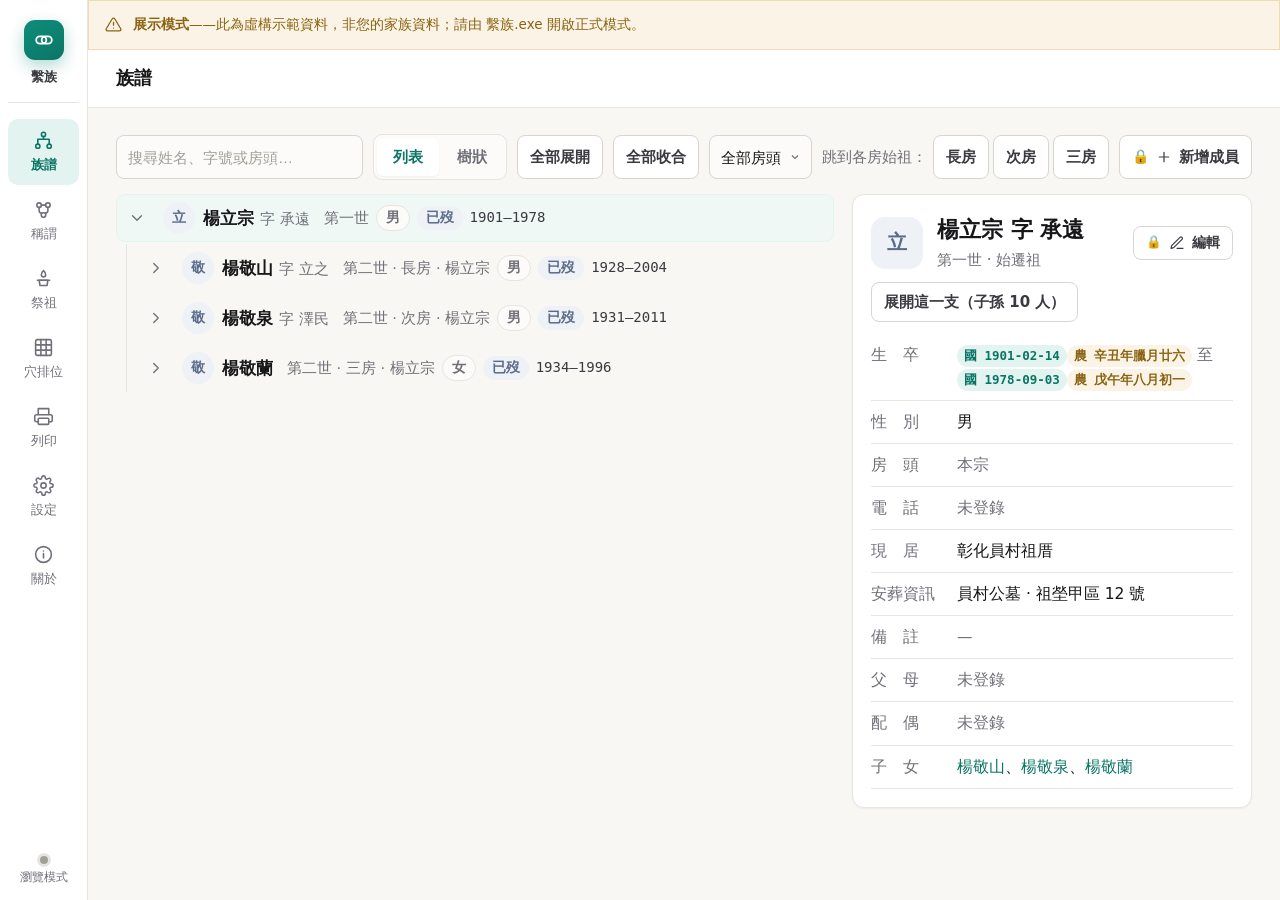
==== webview/index.html @ 2497ae28 "繫族 KinLink v0.2.5 Co-Authored-By: Claude Opus 5.5 <noreply@anthropic.com>" ====
<!DOCTYPE html>
<html lang="zh-Hant" data-edit="off">
<head>
  <meta charset="UTF-8">
  <meta name="viewport" content="width=device-width, initial-scale=1.0">
  <title>繫族 KinLink</title>
  <!-- 本系統離線運作，不連任何外部資源：字型一律用系統既有字族（見 app.css --font-*）。
       （原本連 Google Fonts CDN，在無網路的隨身碟情境只會拖慢啟動並靜默退化。） -->
  <link rel="stylesheet" href="css/app.css">
</head>
<body>
  <div class="app">
    <aside class="sidebar">
      <div class="brand">
        <div class="logo">
          <svg viewBox="0 0 24 24" fill="none" stroke="currentColor" stroke-width="2" stroke-linecap="round" stroke-linejoin="round"><rect x="3.5" y="8" width="11" height="8" rx="4"/><rect x="9.5" y="8" width="11" height="8" rx="4"/></svg>
        </div>
        <div class="name">繫族</div>
      </div>

      <nav class="nav">
        <button type="button" class="nav-item active" data-view="tree">
          <svg viewBox="0 0 24 24" fill="none" stroke="currentColor" stroke-width="1.8" stroke-linecap="round" stroke-linejoin="round"><circle cx="12" cy="5" r="2.4"/><circle cx="5.5" cy="18.5" r="2.4"/><circle cx="18.5" cy="18.5" r="2.4"/><path d="M12 7.4v3.2M12 10.6H5.5v5.5M12 10.6h6.5v5.5"/></svg>
          <span class="lbl">族譜</span>
        </button>
        <button type="button" class="nav-item" data-view="kin">
          <svg viewBox="0 0 24 24" fill="none" stroke="currentColor" stroke-width="1.8" stroke-linecap="round" stroke-linejoin="round"><circle cx="7" cy="7" r="2.6"/><circle cx="17" cy="7" r="2.6"/><path d="M9.5 7h5"/><path d="M7 9.6V13a3 3 0 0 0 3 3h0"/><path d="M17 9.6V13a3 3 0 0 1-3 3h0"/><circle cx="12" cy="18.4" r="2.6"/></svg>
          <span class="lbl">稱謂</span>
        </button>
        <button type="button" class="nav-item" data-view="ritual">
          <svg viewBox="0 0 24 24" fill="none" stroke="currentColor" stroke-width="1.8" stroke-linecap="round" stroke-linejoin="round"><path d="M12 3c1.6 1.4 2.5 3 2.5 4.6 0 1.6-1.1 2.6-2.5 2.6S9.5 9.2 9.5 7.6C9.5 6 10.4 4.4 12 3z"/><path d="M7 14h10l-1 6H8l-1-6z"/><path d="M5 14h14"/></svg>
          <span class="lbl">祭祖</span>
        </button>
        <button type="button" class="nav-item" data-view="tomb">
          <svg viewBox="0 0 24 24" fill="none" stroke="currentColor" stroke-width="1.8" stroke-linecap="round" stroke-linejoin="round"><rect x="3" y="3" width="18" height="18" rx="2"/><path d="M3 9h18M3 15h18M9 3v18M15 3v18"/></svg>
          <span class="lbl">穴排位</span>
        </button>
        <button type="button" class="nav-item" data-view="print">
          <svg viewBox="0 0 24 24" fill="none" stroke="currentColor" stroke-width="1.8" stroke-linecap="round" stroke-linejoin="round"><path d="M6 9V3h12v6"/><path d="M6 18H4a2 2 0 0 1-2-2v-4a2 2 0 0 1 2-2h16a2 2 0 0 1 2 2v4a2 2 0 0 1-2 2h-2"/><rect x="6" y="14" width="12" height="7" rx="1"/></svg>
          <span class="lbl">列印</span>
        </button>
        <button type="button" class="nav-item" data-view="settings">
          <svg viewBox="0 0 24 24" fill="none" stroke="currentColor" stroke-width="1.8" stroke-linecap="round" stroke-linejoin="round"><circle cx="12" cy="12" r="3"/><path d="M19.4 15a1.65 1.65 0 0 0 .33 1.82l.06.06a2 2 0 1 1-2.83 2.83l-.06-.06a1.65 1.65 0 0 0-1.82-.33 1.65 1.65 0 0 0-1 1.51V21a2 2 0 0 1-4 0v-.09A1.65 1.65 0 0 0 9 19.4a1.65 1.65 0 0 0-1.82.33l-.06.06a2 2 0 1 1-2.83-2.83l.06-.06a1.65 1.65 0 0 0 .33-1.82 1.65 1.65 0 0 0-1.51-1H3a2 2 0 0 1 0-4h.09A1.65 1.65 0 0 0 4.6 9a1.65 1.65 0 0 0-.33-1.82l-.06-.06a2 2 0 1 1 2.83-2.83l.06.06a1.65 1.65 0 0 0 1.82.33H9a1.65 1.65 0 0 0 1-1.51V3a2 2 0 0 1 4 0v.09a1.65 1.65 0 0 0 1 1.51 1.65 1.65 0 0 0 1.82-.33l.06-.06a2 2 0 1 1 2.83 2.83l-.06.06a1.65 1.65 0 0 0-.33 1.82V9a1.65 1.65 0 0 0 1.51 1H21a2 2 0 0 1 0 4h-.09a1.65 1.65 0 0 0-1.51 1z"/></svg>
          <span class="lbl">設定</span>
        </button>
        <button type="button" class="nav-item" data-view="about">
          <svg viewBox="0 0 24 24" fill="none" stroke="currentColor" stroke-width="1.8" stroke-linecap="round" stroke-linejoin="round"><circle cx="12" cy="12" r="9"/><path d="M12 11v5"/><path d="M12 8h.01"/></svg>
          <span class="lbl">關於</span>
        </button>
      </nav>

      <div class="side-foot">
        <div class="lock-state" id="lock-state">
          <span class="dot"></span>
          <span class="lock-state-txt">瀏覽模式</span>
        </div>
      </div>
    </aside>

    <div class="main">
      <header class="topbar">
        <h1 id="view-title">族譜</h1>
        <div class="ctx" id="view-ctx"></div>
      </header>

      <!-- 編輯模式常駐狀態列：解鎖後才顯示，與瀏覽模式明確區隔，避免誤改而不自覺 -->
      <div class="editbar edit-only" id="edit-bar">
        <svg viewBox="0 0 24 24" fill="none" stroke="currentColor" stroke-width="2" stroke-linecap="round" stroke-linejoin="round"><path d="M12 20h9"/><path d="M16.5 3.5a2.1 2.1 0 0 1 3 3L7 19l-4 1 1-4Z"/></svg>
        <span><b>編輯模式進行中</b>　資料會即時存檔；完成後請鎖定，避免誤改。</span>
        <span id="edit-bar-scope" class="chip chip-muted" hidden></span>
        <div class="sp"></div>
        <button class="btn btn-sm btn-ghost" id="edit-bar-lock" type="button">完成，鎖定</button>
      </div>

      <div class="view-host">
        <section class="view active" data-view="tree">
          <div class="tree-toolbar">
            <input id="tree-search" class="input search" type="search" placeholder="搜尋姓名、字號或房頭…" autocomplete="off">
            <div class="seg" id="tree-seg" role="tablist" aria-label="檢視切換">
              <button type="button" class="on" data-mode="list">列表</button>
              <button type="button" data-mode="diagram">樹狀</button>
            </div>
            <!-- 列表專用（切到樹狀圖時隱藏）：一次展開／收合整份列表（總幹事 2026-10-04 要的） -->
            <button type="button" id="tree-expand-all" class="btn btn-ghost btn-sm" data-listonly>全部展開</button>
            <button type="button" id="tree-collapse-all" class="btn btn-ghost btn-sm" data-listonly>全部收合</button>
            <!-- 房頭選項由 app.js 依 KinAPI.getSettings().branches 動態產生（不再硬編房名） -->
            <select id="tree-branch" class="select" aria-label="房頭篩選">
              <option value="">全部房頭</option>
            </select>
            <!-- 各房始祖快速跳轉：按鈕依「設定 → 房頭清單」產生（各家族通用，不寫死房名）；沒設房頭就不顯示 -->
            <div class="branch-jump" id="tree-branch-jump" role="group" aria-label="跳到各房始祖" hidden></div>
            <!-- 常駐可見：瀏覽模式弱化＋鎖形提示，點擊由 requireEdit 引導解鎖 -->
            <button type="button" id="tree-add" class="btn btn-primary btn-sm locked-hint">
              <svg viewBox="0 0 24 24" fill="none" stroke="currentColor" stroke-width="1.8" stroke-linecap="round" stroke-linejoin="round"><path d="M12 5v14M5 12h14"/></svg>
              新增成員
            </button>
          </div>

          <div class="tree-layout" id="tree-layout">
            <div class="tree" id="tree-list" role="tree" aria-label="族譜"></div>

            <!-- 樹狀圖檢視：與列表同一格位，由「列表／樹狀」seg 切換顯示
                 （手寫 SVG＋vanilla JS，離線可用；內容由 app.js 動態產生） -->
            <div class="tree-svg" id="tree-dg" hidden>
              <!-- 操作列放在 svg 外面：按鈕不會被拖曳判定吃掉；長輩不必知道「滾輪可以縮放」 -->
              <div class="dg-bar" id="tree-dg-bar">
                <div class="seg" id="tree-dg-mode" role="tablist" aria-label="樹狀圖檢視">
                  <button type="button" class="on" data-dgmode="overview">全族總覽</button>
                  <button type="button" data-dgmode="family">本支家系</button>
                </div>
                <div class="sp"></div>
                <button type="button" class="btn btn-ghost btn-sm" data-dg="out" aria-label="縮小">－ 縮小</button>
                <button type="button" class="btn btn-ghost btn-sm" data-dg="in" aria-label="放大">＋ 放大</button>
                <button type="button" class="btn btn-ghost btn-sm" data-dg="fit">回到預設大小</button>
                <button type="button" class="btn btn-ghost btn-sm" data-dg="all">看全貌</button>
                <button type="button" class="btn btn-ghost btn-sm" data-dg="find" disabled>找到選取的人</button>
              </div>
              <div class="dg-canvas">
                <svg id="tree-dg-svg" xmlns="http://www.w3.org/2000/svg" role="img" aria-label="族譜樹狀圖">
                  <g id="tree-dg-vp"></g>
                </svg>
              </div>
              <div class="tree-svg-legend" id="tree-dg-legend"></div>
            </div>

            <div class="card">
              <div class="member-detail" id="tree-detail">
                <div class="md-head">
                  <div class="ava" id="tree-md-ava"></div>
                  <div class="who">
                    <div class="nm" id="tree-md-nm">—</div>
                    <div class="sub" id="tree-md-sub">請在族譜中點選一位成員</div>
                  </div>
                  <!-- 常駐可見：未選人時 disabled；瀏覽模式點擊由 requireEdit 引導解鎖後開表單 -->
                  <button type="button" id="tree-md-edit" class="btn btn-ghost btn-sm locked-hint" style="margin-left:auto" disabled>
                    <svg viewBox="0 0 24 24" fill="none" stroke="currentColor" stroke-width="1.8" stroke-linecap="round" stroke-linejoin="round"><path d="M12 20h9"/><path d="M16.5 3.5a2.1 2.1 0 0 1 3 3L7 19l-4 1 1-4Z"/></svg>
                    編輯
                  </button>
                </div>
                <!-- 選了有子孫的人才出現：把他底下的子孫一次展開（列表、樹狀圖都可用） -->
                <div class="md-actions"><button type="button" id="tree-md-expand" class="btn btn-ghost btn-sm" hidden>展開這一支</button></div>
                <div class="md-grid" id="tree-md-grid"></div>
              </div>
            </div>
          </div>
        </section>

        <section class="view" data-view="kin">
          <div class="sec-title">稱謂計算器</div>

          <div class="banner banner-info" style="margin-bottom:14px;">
            <svg viewBox="0 0 24 24" fill="none" stroke="currentColor" stroke-width="1.8" stroke-linecap="round" stroke-linejoin="round"><circle cx="12" cy="12" r="9"/><path d="M12 11v5"/><path d="M12 8h.01"/></svg>
            <span>選擇「主體」與「目標」兩位族人，計算出彼此互稱的稱謂與親屬關係鏈。資料取自目前的族譜。</span>
          </div>

          <div class="card">
            <div class="kin-pick">
              <div class="who-pick">
                <div class="lbl">主體（你）</div>
                <div id="kin-a"></div>
              </div>

              <button class="kin-swap" id="kin-swap" type="button" title="對調主體／目標" aria-label="對調主體與目標">
                <svg viewBox="0 0 24 24" fill="none" stroke="currentColor" stroke-width="1.8" stroke-linecap="round" stroke-linejoin="round"><path d="M7 4 4 7l3 3"/><path d="M4 7h13a3 3 0 0 1 3 3v0"/><path d="m17 20 3-3-3-3"/><path d="M20 17H7a3 3 0 0 1-3-3v0"/></svg>
              </button>

              <div class="who-pick">
                <div class="lbl">目標（對方）</div>
                <div id="kin-b"></div>
              </div>
            </div>

            <div class="controls" style="margin-bottom:0;">
              <div class="sp"></div>
              <button class="btn btn-primary" id="kin-calc" type="button">
                <svg viewBox="0 0 24 24" fill="none" stroke="currentColor" stroke-width="1.8" stroke-linecap="round" stroke-linejoin="round"><rect x="4" y="3" width="16" height="18" rx="2"/><path d="M8 7h8"/><path d="M8 11h2M12 11h2M16 11h.01"/><path d="M8 15h2M12 15h2M16 15h.01"/></svg>
                計算稱謂
              </button>
            </div>

            <div class="kin-result" id="kin-result">
              <div class="kin-card">
                <div class="dir">你稱對方</div>
                <div class="term" id="kin-term-a">—</div>
              </div>
              <div class="kin-card">
                <div class="dir">對方稱你</div>
                <div class="term" id="kin-term-b">—</div>
              </div>
              <div class="kin-path" id="kin-path">請選擇兩位族人後計算。</div>
            </div>
          </div>
        </section>

        <section class="view" data-view="ritual">
          <div class="sec-title">祭祖活動</div>

          <!-- 「新增祭祖活動」常駐可見（requireEdit 引導解鎖）；「編輯模式」chip 仍僅編輯模式顯示 -->
          <div class="controls" style="margin-top:0">
            <span class="chip chip-muted edit-only">編輯模式</span>
            <div class="sp"></div>
            <button class="btn btn-primary btn-sm locked-hint" id="ritual-add" type="button">
              <svg viewBox="0 0 24 24" fill="none" stroke="currentColor" stroke-width="1.8" stroke-linecap="round" stroke-linejoin="round"><path d="M12 5v14"/><path d="M5 12h14"/></svg>
              新增祭祖活動
            </button>
          </div>

          <div id="ritual-events"></div>

          <!-- 編輯模式才顯示：活動新增／編輯表單 -->
          <div class="card edit-only" id="ritual-editor" hidden style="margin-top:14px">
            <div class="sec-title" id="ritual-editor-title" style="margin-top:0">新增祭祖活動</div>

            <div class="field">
              <div class="lbl" style="font-size:12px;color:var(--ink-2);margin-bottom:6px">活動名稱</div>
              <input class="input" id="ritual-f-name" type="text" placeholder="例：清明掃墓・祖塋">
            </div>

            <!-- 曆法排在日期之前：先決定用哪種曆，日期欄才會換成對應的輸入方式 -->
            <div class="field">
              <div class="lbl" style="font-size:12px;color:var(--ink-2);margin-bottom:6px">曆法</div>
              <div class="seg" id="ritual-f-cal" role="group" aria-label="曆法">
                <button type="button" data-cal="SOLAR" class="on">國曆</button>
                <button type="button" data-cal="LUNAR">農曆</button>
              </div>
            </div>

            <div class="field">
              <div class="lbl" style="font-size:12px;color:var(--ink-2);margin-bottom:6px">日期</div>
              <!-- 國曆走瀏覽器原生月曆；農曆走年＋月／日下拉（原生月曆是國曆，選農曆時不能用） -->
              <input class="input" id="ritual-f-date" type="date">
              <div class="hint-lunar" id="ritual-f-solar-lunar"></div>
              <div id="ritual-f-lunar" hidden style="display:flex;gap:8px;align-items:center;flex-wrap:wrap">
                <input class="input" id="ritual-f-ly" type="number" min="1900" max="2099" step="1" placeholder="年（西元）" style="width:130px">
                <select class="select" id="ritual-f-lm" aria-label="農曆月"></select>
                <select class="select" id="ritual-f-ld" aria-label="農曆日"></select>
                <span id="ritual-f-lhint" style="font-size:12px;color:var(--muted)"></span>
              </div>
            </div>

            <div class="field">
              <div class="lbl" style="font-size:12px;color:var(--ink-2);margin-bottom:6px">祭祀先人（選填）</div>
              <div id="ritual-f-deceased"></div>
              <div style="font-size:11.5px;color:var(--faint);margin-top:4px">
                填了之後，通函受文者會寫「○○後裔族親」，訊息模板的 {裔稱} 也才算得出「裔孫／裔孫女」等稱謂；留空＝合祭，一律稱「全體族親／宗親」。
              </div>
            </div>

            <div class="field">
              <div class="lbl" style="font-size:12px;color:var(--ink-2);margin-bottom:6px">集合地點</div>
              <input class="input" id="ritual-f-location" type="text" placeholder="例：松柏嶺墓園正門牌坊">
            </div>

            <div class="field">
              <div class="lbl" style="font-size:12px;color:var(--ink-2);margin-bottom:6px">備註</div>
              <input class="input" id="ritual-f-note" type="text" placeholder="例：請攜帶清香、鮮花與供果">
            </div>

            <div class="field">
              <div class="lbl" style="font-size:12px;color:var(--ink-2);margin-bottom:6px">通函說明（一行一條，列印自動編「一、二、…」；行首空一格＝子項：縮排不佔編號）</div>
              <textarea class="input" id="ritual-f-letter" style="min-height:96px;resize:vertical" placeholder="例：&#10;時　間：○月○日（星期○）上午九時整。&#10;地　點：祖塋牌坊前，請自備交通工具。&#10;餐會地點：○○餐廳。&#10;　餐會報名：請向總幹事報名（行首空一格＝子項）。"></textarea>
            </div>

            <div class="controls" style="margin-bottom:0">
              <button class="btn btn-primary btn-sm" id="ritual-f-save" type="button">
                <svg viewBox="0 0 24 24" fill="none" stroke="currentColor" stroke-width="1.8" stroke-linecap="round" stroke-linejoin="round"><path d="M19 21H5a2 2 0 0 1-2-2V5a2 2 0 0 1 2-2h11l5 5v11a2 2 0 0 1-2 2Z"/><path d="M17 21v-8H7v8"/><path d="M7 3v5h8"/></svg>
                儲存活動
              </button>
              <button class="btn btn-ghost btn-sm" id="ritual-f-cancel" type="button">取消</button>
            </div>
          </div>

          <div class="sec-title">訊息通知作業台（逐人訊息／名單匯出；紙本寄送請用活動卡「列印通知單」）</div>

          <div class="card">
            <div class="controls">
              <div class="who-pick" style="flex:1;min-width:200px">
                <div class="lbl" style="font-size:11.5px;color:var(--muted);margin-bottom:6px">祭祖活動</div>
                <select class="select" id="ritual-event" style="width:100%"></select>
              </div>
              <div class="who-pick" style="min-width:250px">
                <div class="lbl" style="font-size:11.5px;color:var(--muted);margin-bottom:6px">通知範圍</div>
                <div class="seg" id="ritual-scope">
                  <button type="button" class="on" data-scope="all">全族在世</button>
                  <button type="button" data-scope="branch">某房</button>
                  <button type="button" data-scope="custom">自訂名單</button>
                </div>
              </div>
              <div class="who-pick" id="ritual-branch-wrap" style="min-width:130px" hidden>
                <div class="lbl" style="font-size:11.5px;color:var(--muted);margin-bottom:6px">房頭</div>
                <!-- 選項由 app.js 的 KinBranches 依 settings.branches 填入；第一個空值選項保留 -->
                <select class="select" id="ritual-scope-branch" style="width:100%">
                  <option value="">請選擇房頭</option>
                </select>
              </div>
              <button class="btn btn-primary" id="ritual-gen" style="align-self:flex-end">
                <svg viewBox="0 0 24 24" fill="none" stroke="currentColor" stroke-width="1.8" stroke-linecap="round" stroke-linejoin="round"><rect x="3" y="4" width="18" height="16" rx="2"/><path d="M7 9h10M7 13h10M7 17h6"/></svg>
                產生通知清單
              </button>
            </div>

            <div id="ritual-custom-wrap" hidden style="margin-top:4px">
              <div class="lbl" style="font-size:11.5px;color:var(--muted);margin-bottom:6px">搜尋加入收件人（可多位）</div>
              <div id="ritual-scope-pick"></div>
              <div id="ritual-scope-chips" style="margin-top:8px;display:flex;flex-wrap:wrap;gap:6px"></div>
            </div>

            <div class="edit-only" style="margin-top:12px">
              <div class="hint-head" style="margin:0 0 6px">
                <div class="l"><span class="t" style="font-size:13px;font-weight:600">訊息模板</span>
                <span class="d" id="ritual-tpl-vars" style="font-size:11.5px;color:var(--faint)">佔位符：{姓名} {活動} {國曆} {農曆} {地點} {備註}</span></div>
                <button class="btn btn-ghost btn-sm" id="ritual-tpl-save" type="button">儲存模板</button>
              </div>
              <textarea class="input" id="ritual-tpl" style="min-height:84px;resize:vertical"></textarea>
            </div>

            <div class="banner banner-info" id="ritual-hint" style="margin-top:12px">
              <svg viewBox="0 0 24 24" fill="none" stroke="currentColor" stroke-width="1.8" stroke-linecap="round" stroke-linejoin="round"><circle cx="12" cy="12" r="9"/><path d="M12 11v5"/><path d="M12 8h.01"/></svg>
              <span>選活動與範圍後「產生通知清單」：每位收件人一則個別化訊息，可逐一複製、全部複製，或匯出名單交由各房轉傳。</span>
            </div>

            <div class="controls">
              <button class="btn btn-primary" id="ritual-copy-all" disabled>
                <svg viewBox="0 0 24 24" fill="none" stroke="currentColor" stroke-width="1.8" stroke-linecap="round" stroke-linejoin="round"><rect x="9" y="9" width="12" height="12" rx="2"/><path d="M5 15V5a2 2 0 0 1 2-2h10"/></svg>
                複製全部
              </button>
              <button class="btn btn-ghost" id="ritual-csv" disabled>
                <svg viewBox="0 0 24 24" fill="none" stroke="currentColor" stroke-width="1.8" stroke-linecap="round" stroke-linejoin="round"><path d="M4 4h11l5 5v11a1 1 0 0 1-1 1H4a1 1 0 0 1-1-1V5a1 1 0 0 1 1-1z"/><path d="M12 9v8"/><path d="M8.5 13.5 12 17l3.5-3.5"/></svg>
                匯出名單 CSV
              </button>
              <!-- 紙本通知名單（一支一份，選家長）請走「列印」頁；此作業台專責逐人訊息與名單匯出 -->
              <div class="sp"></div>
              <span class="chip chip-muted" id="ritual-count">0 位</span>
            </div>

            <table class="ntc-table" id="ritual-list-table" hidden>
              <thead><tr><th style="width:120px">姓名</th><th style="width:150px">電話</th><th>個別化訊息</th><th style="width:64px">操作</th></tr></thead>
              <tbody id="ritual-list"></tbody>
            </table>
          </div>
        </section>

        <section class="view" data-view="tomb">
          <div class="sec-title">穴排位（場地格線）</div>

          <div class="banner banner-info">
            <svg viewBox="0 0 24 24" fill="none" stroke="currentColor" stroke-width="1.8" stroke-linecap="round" stroke-linejoin="round"><circle cx="12" cy="12" r="9"/><path d="M12 11v5"/><path d="M12 7.5h.01"/></svg>
            <div>一個場地＝一張要印的格子表。先選版型（方格、面板、階梯）並設定大小，再點格子把族親放進去；<b>格子怎麼畫，印出來就怎麼樣</b>，程式不替你決定誰該在哪一格。葬在場地外的族親不用進格子——在成員表單填「安葬地點／穴位編號」即可。</div>
          </div>

          <div class="controls" style="margin-top:0">
            <select id="tomb-site-sel" class="select" aria-label="選擇穴排位場地" style="min-width:260px"></select>
            <button class="btn btn-sm" id="tomb-print" type="button">列印此場地</button>
            <button class="btn btn-sm" id="tomb-print-all" type="button">列印全部</button>
            <div class="sp"></div>
            <span class="chip chip-muted edit-only">編輯模式</span>
            <button class="btn btn-primary btn-sm locked-hint" id="tomb-add" type="button">
              <svg viewBox="0 0 24 24" fill="none" stroke="currentColor" stroke-width="1.8" stroke-linecap="round" stroke-linejoin="round"><path d="M12 5v14"/><path d="M5 12h14"/></svg>
              新增場地
            </button>
          </div>

          <div class="card" id="tomb-editor" hidden style="margin-top:14px">
            <div class="mform-2col">
              <div class="field">
                <div class="lbl">場地名稱（也是分頁名）</div>
                <input class="input" id="tomb-f-name" type="text" placeholder="例：示範墓園・1985年入穴" autocomplete="off">
              </div>
              <div class="field">
                <div class="lbl">列印抬頭</div>
                <input class="input" id="tomb-f-title" type="text" placeholder="例：○氏高祖墳墓穴排位圖" autocomplete="off">
              </div>
              <div class="field">
                <div class="lbl">副標（入穴日／門號）</div>
                <input class="input" id="tomb-f-subtitle" type="text" placeholder="例：農曆 73年12月13日／西元 1985/02/02（入穴）　37門" autocomplete="off">
              </div>
              <div class="field">
                <div class="lbl">頁尾（地址）</div>
                <input class="input" id="tomb-f-footer" type="text" placeholder="例：地址：○○市○○里○○路一段1號（後面）" autocomplete="off">
              </div>
              <div class="field">
                <div class="lbl">列數（1–60）</div>
                <input class="input" id="tomb-f-rows" type="number" min="1" max="60" inputmode="numeric">
              </div>
              <div class="field">
                <div class="lbl">欄數（1–60）</div>
                <input class="input" id="tomb-f-cols" type="number" min="1" max="60" inputmode="numeric">
              </div>
              <div class="field">
                <div class="lbl">版型</div>
                <select class="select" id="tomb-f-layout" aria-label="穴排位版型">
                  <option value="grid">方格（列標籤在左）</option>
                  <option value="panels">面板（幾塊紅框並排，每格上方小字寫世代）</option>
                  <option value="steps">階梯（主牌位：一層比一層寬，由右往左直書）</option>
                </select>
              </div>
              <div class="field" id="tomb-f-pcols-wrap" hidden>
                <div class="lbl">每塊欄數</div>
                <input class="input" id="tomb-f-pcols" type="number" min="1" max="20" inputmode="numeric">
              </div>
              <div class="field" id="tomb-f-shape-wrap" hidden style="grid-column:1/-1">
                <div class="lbl" id="tomb-f-shape-lbl">各塊列數</div>
                <input class="input" id="tomb-f-shape" type="text" autocomplete="off">
              </div>
              <div class="field" style="grid-column:1/-1">
                <div class="lbl">列標籤（逗號分隔，例：第11世,第12世,第13世；留空自動「第N列」。改列數／欄數／標籤時格子會即時重畫）</div>
                <input class="input" id="tomb-f-labels" type="text" autocomplete="off">
              </div>
            </div>
            <div class="controls">
              <!-- 「套用尺寸／標籤」鈕已移除（2026-09-09）：列數／欄數／列標籤改成邊打邊即時重畫，
                   留著會讓人以為非按不可。app.js 仍保留 if(btnApply) 的綁定，舊版畫面不會壞。 -->
              <button class="btn btn-sm" id="tomb-export" type="button">匯出 CSV</button>
              <label class="btn btn-sm edit-only" for="tomb-import-file" style="cursor:pointer">匯入 CSV（覆寫）</label>
              <input id="tomb-import-file" type="file" accept=".csv,text/csv" hidden>
              <div class="sp"></div>
              <button class="btn btn-danger btn-sm edit-only" id="tomb-delete" type="button">刪除場地</button>
              <button class="btn btn-primary btn-sm edit-only" id="tomb-save" type="button">儲存</button>
            </div>
            <div id="tomb-grid-wrap" style="overflow:auto;margin-top:10px"></div>
            <div class="d" style="margin-top:8px">點格子：選族親或打自由文字（走道、神位、外姓）；藍底＝已指到族親，印出時自動套「字號　姓公／名　姓氏」。改完記得按「儲存」。</div>
          </div>

          <!-- 格子編輯小視窗 -->
          <div class="modal-mask" id="tomb-cell-mask" hidden>
            <div class="modal" role="dialog" aria-modal="true" aria-labelledby="tomb-cell-title">
              <h3 id="tomb-cell-title">格子</h3>
              <div class="field">
                <div class="lbl">族親（可留空）</div>
                <div id="tomb-cell-pick"></div>
              </div>
              <div class="field">
                <div class="lbl">上方小字（例：十五世；面板印在名字上方，階梯相鄰同字合成世代橫條；可留空）</div>
                <input class="input" id="tomb-cell-top" type="text" autocomplete="off">
              </div>
              <div class="field">
                <div class="lbl">顯示文字（留空＝自動稱呼；也可填走道、神位、外姓）</div>
                <input class="input" id="tomb-cell-text" type="text" autocomplete="off">
              </div>
              <div class="controls">
                <button class="btn btn-sm" id="tomb-cell-clear" type="button">清空此格</button>
                <div class="sp"></div>
                <button class="btn btn-sm" id="tomb-cell-cancel" type="button">取消</button>
                <button class="btn btn-primary btn-sm" id="tomb-cell-ok" type="button">確定</button>
              </div>
            </div>
          </div>
        </section>

        <section class="view" data-view="print">
          <div class="sec-title">掃墓祭祖寄送（年度作業）</div>

          <div class="banner banner-info">
            <svg viewBox="0 0 24 24" fill="none" stroke="currentColor" stroke-width="1.8" stroke-linecap="round" stroke-linejoin="round"><circle cx="12" cy="12" r="9"/><path d="M12 11v5"/><path d="M12 7.5h.01"/></svg>
            <div>年度動線：祭祖頁建好活動 → 這裡印「掃墓通知單」雙面合併寄出；名冊與信封片頭在旁備用。開啟列印頁後按上方「列印 / 另存 PDF」。此功能需以正式模式（本機伺服器）開啟。</div>
          </div>

          <div class="print-grid" id="print-data-grid">
            <div class="doc-card">
              <div class="ic">
                <svg viewBox="0 0 24 24" fill="none" stroke="currentColor" stroke-width="1.8" stroke-linecap="round" stroke-linejoin="round"><path d="M5 3h9l5 5v13a1 1 0 0 1-1 1H5a1 1 0 0 1-1-1V4a1 1 0 0 1 1-1Z"/><path d="M14 3v5h5"/><path d="M8 13h8"/><path d="M8 17h6"/></svg>
              </div>
              <div class="nm">掃墓通知單</div>
              <div class="ds">年度寄送成品：每位收件人兩頁——正面寄件資訊（郵遞區號＋地址＋姓名編號）、背面掃墓通函。雙面列印後對摺即可寄。內文取自活動的「通函說明」；單張校對選「僅內容」。</div>
              <div class="print-src">
                <select id="print-letter-event" class="select" aria-label="掃墓通知單祭祖活動">
                  <option value="">選擇祭祖活動…</option>
                </select>
                <select id="print-letter-mail" class="select" aria-label="掃墓通知單寄送範圍">
                  <option value="">僅內容（單張校對）</option>
                  <option value="all" selected>合併寄送・全部房頭</option>
                </select>
              </div>
              <button id="print-letter-btn" class="btn btn-primary btn-sm" type="button">開啟列印頁</button>
            </div>

            <div class="doc-card">
              <div class="ic">
                <svg viewBox="0 0 24 24" fill="none" stroke="currentColor" stroke-width="1.8" stroke-linecap="round" stroke-linejoin="round"><rect x="3" y="5" width="18" height="14" rx="2"/><path d="M3 7l9 6 9-6"/></svg>
              </div>
              <div class="nm">信封片頭</div>
              <div class="ds">在世且有郵遞區號或住址的族親產生信封收件區塊（女士/先生＋編號），依房頭與世代排序，可選單一房或全部。有勾「寄送對象」（戶長／代表）者只印勾選的人；全都沒勾才逐人印。</div>
              <div class="print-src">
                <select id="print-labels-branch" class="select" aria-label="信封片頭房頭">
                  <option value="">全部房頭</option>
                </select>
              </div>
              <button id="print-labels-btn" class="btn btn-primary btn-sm" type="button">開啟列印頁</button>
            </div>

            <div class="doc-card">
              <div class="ic">
                <svg viewBox="0 0 24 24" fill="none" stroke="currentColor" stroke-width="1.8" stroke-linecap="round" stroke-linejoin="round"><path d="M16 19a4 4 0 0 0-8 0"/><circle cx="12" cy="9" r="3"/><path d="M5 19a3 3 0 0 1 3-3"/><path d="M19 19a3 3 0 0 0-3-3"/><circle cx="5.5" cy="11" r="2"/><circle cx="18.5" cy="11" r="2"/></svg>
              </div>
              <div class="nm">通知名單</div>
              <div class="ds">一支一份（同傳統分檔）：選一位家長，上段列該支先人（含配偶、農曆生日），下段列在世子孫聯絡名冊（電話、住址），尾附空白列供現場補登。</div>
              <div class="print-src" id="print-roster-pick"></div>
              <button id="print-roster-btn" class="btn btn-primary btn-sm" type="button">開啟列印頁</button>
            </div>
          </div>

          <div class="sec-title">族譜與牌位</div>

          <div class="print-grid">
            <div class="doc-card">
              <div class="ic">
                <svg viewBox="0 0 24 24" fill="none" stroke="currentColor" stroke-width="1.8" stroke-linecap="round" stroke-linejoin="round"><rect x="9" y="3" width="6" height="4" rx="1"/><rect x="3" y="17" width="6" height="4" rx="1"/><rect x="15" y="17" width="6" height="4" rx="1"/><path d="M12 7v5"/><path d="M6 17v-2h12v2"/><path d="M12 12v3"/></svg>
              </div>
              <div class="nm">全家族表</div>
              <div class="ds">選擇一位家長，列出本人、配偶與子女（各接其配偶）；在世者附住址與電話。</div>
              <div class="print-src" id="print-family-pick"></div>
              <button id="print-family-btn" class="btn btn-primary btn-sm" type="button">開啟列印頁</button>
            </div>

            <div class="doc-card">
              <div class="ic">
                <svg viewBox="0 0 24 24" fill="none" stroke="currentColor" stroke-width="1.8" stroke-linecap="round" stroke-linejoin="round"><circle cx="12" cy="4.5" r="2"/><circle cx="12" cy="12" r="2"/><circle cx="12" cy="19.5" r="2"/><path d="M12 6.5v3.5"/><path d="M12 14v3.5"/><path d="M14 12h5"/><path d="M14 4.5h5"/></svg>
              </div>
              <div class="nm">直系族譜表</div>
              <div class="ds">選一位祖先：列出父母與全部子女，再接其中一位兒子的媳婦與內孫（同原本的「第N世某某直系族譜表」）。一位兒子一張，可選全部或只印其中一位。</div>
              <div class="print-src" id="print-lineage-pick"></div>
              <div class="print-src">
                <select id="print-lineage-child" class="select" aria-label="直系族譜表要接哪一位子女">
                  <option value="">全部兒子（每人一張）</option>
                </select>
              </div>
              <button id="print-lineage-btn" class="btn btn-primary btn-sm" type="button">開啟列印頁</button>
            </div>

            <div class="doc-card">
              <div class="ic">
                <svg viewBox="0 0 24 24" fill="none" stroke="currentColor" stroke-width="1.8" stroke-linecap="round" stroke-linejoin="round"><path d="M8 3h8a1 1 0 0 1 1 1v15l-5-2.5L7 19V4a1 1 0 0 1 1-1Z"/><path d="M12 7v6"/><path d="M9.5 9.5h5"/></svg>
              </div>
              <div class="nm">牌位姓名表</div>
              <div class="ds">已歿先人依房頭與世代排序的牌位姓名清冊（外姻標媳／女婿），可選單一房或全部。</div>
              <div class="print-src">
                <select id="print-tablet-branch" class="select" aria-label="牌位姓名表房頭">
                  <option value="">全部房頭</option>
                </select>
              </div>
              <button id="print-tablet-btn" class="btn btn-primary btn-sm" type="button">開啟列印頁</button>
            </div>
          </div>

          <div class="sec-title">會務文件</div>

          <div class="print-grid">
            <div class="doc-card">
              <div class="ic">
                <svg viewBox="0 0 24 24" fill="none" stroke="currentColor" stroke-width="1.8" stroke-linecap="round" stroke-linejoin="round"><rect x="3" y="3" width="18" height="18" rx="2"/><path d="M3 9h18M3 15h18M9 3v18M15 3v18"/></svg>
              </div>
              <div class="nm">穴排位圖</div>
              <div class="ds">依「穴排位」頁畫好的格子表橫向列印：列標籤直書、格子自動套「字號　姓公／名　姓氏」。可選單一場地，或全部（每個場地一頁）。</div>
              <div class="print-src">
                <select id="print-tomb-site" class="select" aria-label="穴排位場地">
                  <option value="all">全部場地（每場地一頁）</option>
                </select>
              </div>
              <button id="print-tomb-btn" class="btn btn-primary btn-sm" type="button">開啟列印頁</button>
            </div>

            <div class="doc-card">
              <div class="ic">
                <svg viewBox="0 0 24 24" fill="none" stroke="currentColor" stroke-width="1.8" stroke-linecap="round" stroke-linejoin="round"><rect x="3" y="5" width="18" height="16" rx="2"/><path d="M8 3v4"/><path d="M16 3v4"/><path d="M3 10h18"/><path d="M8 15h5"/></svg>
              </div>
              <div class="nm">開會通知</div>
              <div class="ds">會員大會開會通知公文，抬頭取協會資料；事由、時間、地點先選「僅內容」點字擬好、按「儲存開會內容」（需先解鎖編輯），再選「合併寄送」出成品（正面寄件、背面通知）。</div>
              <div class="print-src">
                <select id="print-meeting-mail" class="select" aria-label="開會通知寄送範圍">
                  <option value="">僅內容（擬稿／公告）</option>
                  <option value="all">合併寄送・全部房頭</option>
                </select>
              </div>
              <button id="print-meeting-btn" class="btn btn-primary btn-sm" type="button">開啟列印頁</button>
            </div>

            <div class="doc-card">
              <div class="ic">
                <svg viewBox="0 0 24 24" fill="none" stroke="currentColor" stroke-width="1.8" stroke-linecap="round" stroke-linejoin="round"><path d="M14 3v4a1 1 0 0 0 1 1h4"/><path d="M17 21H7a2 2 0 0 1-2-2V5a2 2 0 0 1 2-2h7l5 5v11a2 2 0 0 1-2 2Z"/><path d="M9 15l2 2 4-4"/></svg>
              </div>
              <div class="nm">交接單（印出手寫）</div>
              <div class="ds">換人接手時填的一頁交接單：PIN、隨身碟與原始文件放哪、技術協力聯絡人。不帶任何族人資料，印出後以筆填寫。</div>
              <button id="print-handover-btn" class="btn btn-primary btn-sm" type="button">開啟列印頁</button>
            </div>
          </div>
        </section>

        <section class="view" data-view="settings">
          <div class="sec-title">編輯與安全</div>
          <div class="card">
            <div class="row">
              <div class="label">
                <div class="t">編輯鎖</div>
                <div class="d">設定 PIN 後，需解鎖才能修改族譜與祭祖資料</div>
              </div>
              <span id="settings-lockChip" class="chip chip-muted">瀏覽中</span>
              <button id="settings-lockBtn" class="btn btn-ghost btn-sm" type="button">
                <svg viewBox="0 0 24 24" fill="none" stroke="currentColor" stroke-width="1.8" stroke-linecap="round" stroke-linejoin="round"><rect x="3" y="11" width="18" height="11" rx="2"/><path d="M7 11V7a5 5 0 0 1 10 0v4"/></svg>
                設定／重設 PIN
              </button>
            </div>
          </div>

          <div class="sec-title">外觀</div>
          <div class="card">
            <div class="row">
              <div class="label">
                <div class="t">主題</div>
                <div class="d">淺色清爽編輯室風，或於夜間切換深色</div>
              </div>
              <div id="settings-themeSeg" class="seg" role="group" aria-label="主題">
                <button type="button" data-theme="light" class="on">淺色</button>
                <button type="button" data-theme="dark">深色</button>
                <button type="button" data-theme="system">跟隨系統</button>
              </div>
            </div>
            <div class="row">
              <div class="label">
                <div class="t">介面縮放</div>
                <div class="d">調整整體文字與元件大小（<span id="settings-zoomVal" class="mono">100%</span>）</div>
              </div>
              <input id="settings-zoom" class="slider" type="range" min="85" max="130" step="5" value="100" aria-label="介面縮放">
            </div>
          </div>

          <div class="sec-title">祭祖習俗</div>
          <div class="card">
            <div class="row">
              <div class="label">
                <div class="t">掃墓週期</div>
                <div class="d">記錄本家族的掃墓習俗（依籍貫傳統），供通函措辭與祭祖活動排期參考</div>
              </div>
              <select id="settings-sweepCycle" class="select" aria-label="掃墓週期">
                <option value="qingming">清明（活清明・閩南泉州裔）</option>
                <option value="sanrijie">三日節（古清明・漳州裔）</option>
                <option value="hakka">客家掛紙（年後至清明前）</option>
                <option value="winter">冬至（過冬紙・部分閩南潮汕）</option>
                <option value="custom">自訂日期</option>
              </select>
            </div>
            <div class="row" style="border-bottom:0">
              <div class="label">
                <div class="d" id="settings-sweepHint" style="line-height:1.7"></div>
              </div>
            </div>
          </div>

          <!-- 【已移除 2026-09-04】「選用功能（開源）」區：四個預留開關（掃墓提醒／忌日提醒／
               穴排位圖／成員照片）已逐一結案——穴排位圖做成常駐功能（左側「穴排位」頁），
               其餘三項總幹事決定不做。沒有任何開關留下，整區一併撤除；設定頁不留空框。 -->

          <div class="sec-title">房頭管理</div>
          <div class="card">
            <div class="row" style="align-items:flex-start">
              <div class="label">
                <div class="t">房頭（房份）</div>
                <div class="d">自訂本家族的房頭數量與名稱，供族譜篩選與編輯範圍使用。各家族不一定為三房，可自行增減；留空則不分房。點各房前的色塊可自訂樹狀圖配色。新增、刪除、改色都要先解鎖編輯模式。</div>
              </div>
              <div class="branch-mgr" id="settings-branches" style="flex:1;min-width:220px;max-width:420px">
                <div class="branch-list" id="settings-branchList"></div>
                <div class="controls" style="margin:10px 0 0">
                  <input id="settings-branchInput" class="input" type="text" placeholder="新增房頭名稱，例：長房" style="flex:1;min-width:140px" maxlength="20">
                  <!-- 常駐可見：瀏覽模式加鎖形提示，點擊由 requireEdit 引導解鎖（M-9） -->
                  <button id="settings-branchAdd" class="btn btn-ghost btn-sm locked-hint" type="button">
                    <svg viewBox="0 0 24 24" fill="none" stroke="currentColor" stroke-width="1.8" stroke-linecap="round" stroke-linejoin="round"><path d="M12 5v14M5 12h14"/></svg>
                    新增
                  </button>
                  <button id="settings-branchColorReset" class="btn btn-ghost btn-sm locked-hint" type="button" title="清除所有自訂顏色，回到預設六色">還原預設配色</button>
                </div>
              </div>
            </div>
          </div>

          <div class="sec-title edit-only">協會資料</div>
          <div class="card edit-only">
            <div class="row">
              <div class="label">
                <div class="t">協會（宗親會）基本資料</div>
                <div class="d">用於掃墓通函、信封片頭與各式列印抬頭；未填欄位於列印時自動留空。</div>
              </div>
            </div>
            <div class="row">
              <div class="label"><div class="t">協會全名</div></div>
              <input id="settings-orgName" class="input" type="text" placeholder="例：○○縣○氏宗親會" style="width:280px" autocomplete="off">
            </div>
            <div class="row">
              <div class="label"><div class="t">會址</div></div>
              <input id="settings-orgAddress" class="input" type="text" placeholder="例：○○縣○○鄉○○路○號" style="width:280px" autocomplete="off">
            </div>
            <div class="row">
              <div class="label"><div class="t">聯絡處（含郵遞區號）</div></div>
              <input id="settings-orgContactAddr" class="input" type="text" placeholder="例：260 ○○縣○○市○○街○號" style="width:280px" autocomplete="off">
            </div>
            <div class="row">
              <div class="label"><div class="t">理事長</div></div>
              <input id="settings-orgChair" class="input" type="text" placeholder="姓名" style="width:280px" autocomplete="off">
            </div>
            <div class="row">
              <div class="label"><div class="t">理事長電話</div></div>
              <input id="settings-orgChairPhone" class="input" type="text" placeholder="例：09xx-xxx-xxx" style="width:280px" autocomplete="off">
            </div>
            <div class="row">
              <div class="label"><div class="t">總幹事</div></div>
              <input id="settings-orgOfficer" class="input" type="text" placeholder="姓名" style="width:280px" autocomplete="off">
            </div>
            <div class="row">
              <div class="label"><div class="t">總幹事電話</div></div>
              <input id="settings-orgOfficerPhone" class="input" type="text" placeholder="例：09xx-xxx-xxx" style="width:280px" autocomplete="off">
            </div>
            <div class="row">
              <div class="label"><div class="t">立案（登記）字號</div></div>
              <input id="settings-orgRegNo" class="input" type="text" placeholder="例：○府社行字第○○○號" style="width:280px" autocomplete="off">
            </div>
            <div class="row">
              <div class="label">
                <div class="t">信封支系標註起算世代（留空＝不印）</div>
                <div class="d">信封片頭與合併寄送寄件頁的右上角，可加印「房別＋世代・○世祖 姓名」供退件歸檔（○＝起算世代＋3，例：填 11 → 標到十四世祖）。沒有這個慣例就留空。</div>
              </div>
              <input id="settings-orgGenBase" class="input" type="text" inputmode="numeric" placeholder="留空＝不印；例：11" style="width:280px" autocomplete="off">
            </div>
            <div class="row" style="border-bottom:0">
              <div class="label"><div class="d">儲存後即套用於通函與信封片頭列印。</div></div>
              <button id="settings-orgSave" class="btn btn-primary btn-sm" type="button">
                <svg viewBox="0 0 24 24" fill="none" stroke="currentColor" stroke-width="1.8" stroke-linecap="round" stroke-linejoin="round"><path d="M19 21H5a2 2 0 0 1-2-2V5a2 2 0 0 1 2-2h11l5 5v11a2 2 0 0 1-2 2Z"/><path d="M17 21v-8H7v8"/><path d="M7 3v5h8"/></svg>
                儲存協會資料
              </button>
            </div>
          </div>

          <div class="sec-title">資料</div>
          <div class="card">
            <!-- 資料存放位置（體檢 release-4）：唯讀顯示 /api/state 的 dbPath，由 app.js 回填 -->
            <div class="row">
              <div class="label">
                <div class="t">資料存放位置</div>
                <div class="d">族譜資料庫檔（自動備份在同一資料夾的 backups）：</div>
                <div class="d" id="settings-dbPath" style="font-family:var(--font-mono);word-break:break-all;user-select:text">載入中…</div>
              </div>
            </div>
            <div class="row">
              <div class="label">
                <div class="t">本機備份</div>
                <div class="d">將整份族譜與祭祖設定打包成單一檔案</div>
              </div>
              <button id="settings-backupBtn" class="btn btn-ghost btn-sm" type="button">
                <svg viewBox="0 0 24 24" fill="none" stroke="currentColor" stroke-width="1.8" stroke-linecap="round" stroke-linejoin="round"><path d="M21 15v4a2 2 0 0 1-2 2H5a2 2 0 0 1-2-2v-4"/><path d="M7 10l5 5 5-5"/><path d="M12 15V3"/></svg>
                立即備份
              </button>
              <button id="settings-restoreBtn" class="btn btn-ghost btn-sm" type="button">
                <svg viewBox="0 0 24 24" fill="none" stroke="currentColor" stroke-width="1.8" stroke-linecap="round" stroke-linejoin="round"><path d="M21 9v-4a2 2 0 0 0-2-2H5a2 2 0 0 0-2 2v4"/><path d="M7 14l5-5 5 5"/><path d="M12 9v12"/></svg>
                還原備份
              </button>
            </div>
            <div class="row">
              <div class="label">
                <div class="t">匯入／匯出</div>
                <div class="d">以 CSV 建入自家族譜（先預覽再確認寫入），或輸出成員清冊；建議先下載範本依表頭填寫</div>
              </div>
              <button id="settings-importTpl" class="btn btn-ghost btn-sm" type="button">
                <svg viewBox="0 0 24 24" fill="none" stroke="currentColor" stroke-width="1.8" stroke-linecap="round" stroke-linejoin="round"><path d="M14 2H6a2 2 0 0 0-2 2v16a2 2 0 0 0 2 2h12a2 2 0 0 0 2-2V8z"/><path d="M14 2v6h6"/><path d="M12 18v-6"/><path d="M9.5 14.5 12 17l2.5-2.5"/></svg>
                下載匯入範本
              </button>
              <button id="settings-importBtn" class="btn btn-ghost btn-sm" type="button">
                <svg viewBox="0 0 24 24" fill="none" stroke="currentColor" stroke-width="1.8" stroke-linecap="round" stroke-linejoin="round"><path d="M4 4h11l5 5v11a1 1 0 0 1-1 1H4a1 1 0 0 1-1-1V5a1 1 0 0 1 1-1z"/><path d="M12 17V9"/><path d="M8.5 12.5 12 9l3.5 3.5"/></svg>
                匯入 CSV
              </button>
              <button id="settings-exportBtn" class="btn btn-ghost btn-sm" type="button">
                <svg viewBox="0 0 24 24" fill="none" stroke="currentColor" stroke-width="1.8" stroke-linecap="round" stroke-linejoin="round"><path d="M4 4h11l5 5v11a1 1 0 0 1-1 1H4a1 1 0 0 1-1-1V5a1 1 0 0 1 1-1z"/><path d="M12 9v8"/><path d="M8.5 13.5 12 17l3.5-3.5"/></svg>
                匯出 CSV（Excel 可開）
              </button>
            </div>
            <!-- 清空示範資料（首次使用）：僅示範資料庫（demo_data=1）且編輯模式時
                 由 app.js 解除 hidden；真實資料庫絕不顯示 -->
            <div class="row edit-only" id="settings-demoRow" hidden>
              <div class="label">
                <div class="t">清空示範資料</div>
                <div class="d">目前資料庫載有虛構示範資料；清空後即可開始建立您自己的家族資料。</div>
              </div>
              <button id="settings-demoClear" class="btn btn-ghost btn-sm" type="button">
                <svg viewBox="0 0 24 24" fill="none" stroke="currentColor" stroke-width="1.8" stroke-linecap="round" stroke-linejoin="round"><path d="M3 6h18"/><path d="M8 6V4a2 2 0 0 1 2-2h4a2 2 0 0 1 2 2v2"/><path d="M19 6l-1 14a2 2 0 0 1-2 2H8a2 2 0 0 1-2-2L5 6"/><path d="M10 11v6M14 11v6"/></svg>
                清空示範資料
              </button>
            </div>
          </div>

        </section>

        <section class="view" data-view="about">
          <div class="sec-title">關於繫族</div>

          <div class="card">
            <div class="md-head" style="margin-bottom:10px">
              <div class="ava" style="border-radius:12px">
                <svg viewBox="0 0 24 24" fill="none" stroke="currentColor" stroke-width="2" stroke-linecap="round" stroke-linejoin="round" style="width:24px;height:24px"><rect x="3.5" y="8" width="11" height="8" rx="4"/><rect x="9.5" y="8" width="11" height="8" rx="4"/></svg>
              </div>
              <div class="who">
                <div class="nm">繫族 KinLink <span class="chip chip-accent mono" id="about-version">v—</span></div>
                <div class="sub">智慧族譜與祭祖通知系統．離線單機．插隨身碟即用</div>
              </div>
            </div>
            <div class="row">
              <div class="label">
                <div class="t">緣起與致謝</div>
                <div class="d">本系統由宜蘭楊士芳進士文化發展協會（楊士芳進士家族）為自家掃墓祭祖與族譜維護發起，現以 MIT 授權開源，適用於任何家族／宗親會；專案內所有示範資料——包含姓名、地址、電話與生卒年月——皆為虛構，不對應任何一位真實族人。</div>
              </div>
            </div>
            <div class="row">
              <div class="label"><div class="t">授權</div><div class="d">MIT License — 自由使用、修改、再發布。</div><div class="d">第三方元件授權見下載包內的 THIRD-PARTY-NOTICES.txt。</div></div>
            </div>
            <div class="row">
              <div class="label"><div class="t">操作手冊</div><div class="d">單張 A4 白話手冊：開機、關機、備份、編輯與列印。</div></div>
              <button class="btn btn-ghost btn-sm" id="about-manual" type="button">開啟手冊</button>
            </div>
          </div>

          <div class="sec-title">軟體更新</div>
          <div class="card">
            <div class="row">
              <div class="label">
                <div class="t">發佈來源（GitHub）</div>
                <div class="d">格式 owner/repo；設定後「檢查更新」會連 GitHub 比對最新版（僅按下時連網）。</div>
              </div>
              <input class="input mono" id="about-repo" placeholder="尚未設定發佈來源" style="width:240px">
              <button class="btn btn-ghost btn-sm edit-only" id="about-repo-save" type="button">儲存</button>
            </div>
            <div class="row">
              <div class="label">
                <div class="t">檢查更新</div>
                <div class="d" id="about-update-msg">目前版本載入中…</div>
              </div>
              <button class="btn btn-primary btn-sm" id="about-check" type="button">檢查更新</button>
              <button class="btn btn-ghost btn-sm" id="about-download" type="button" hidden>下載更新</button>
            </div>
            <div class="banner banner-info" id="about-update-hint" hidden style="margin-top:8px">
              <svg viewBox="0 0 24 24" fill="none" stroke="currentColor" stroke-width="1.8" stroke-linecap="round" stroke-linejoin="round"><circle cx="12" cy="12" r="9"/><path d="M12 11v5"/><path d="M12 8h.01"/></svg>
              <span id="about-update-hint-txt"></span>
            </div>
          </div>
        </section>
      </div>
    </div>
  </div>

  <div class="modal-mask" id="lock-mask" hidden>
    <div class="modal">
      <h3>編輯鎖</h3>
      <!-- 文案由 app.js openLock() 依傳輸模式覆寫：正式模式指向真實 PIN，展示模式註明任意 PIN -->
      <div class="sub" id="lock-sub">輸入共用 PIN 進入編輯模式（首次預設 PIN 為 0000，可於「設定 → 編輯鎖」變更）。</div>
      <div class="field">
        <div class="lbl">共用 PIN</div>
        <input id="lock-pin" class="input pin-in" type="password" inputmode="numeric" placeholder="••••" autocomplete="off">
      </div>
      <div class="field">
        <div class="lbl">進入房頭（編輯範圍護欄：選定某房後僅能修改該房成員）</div>
        <!-- 房頭選項由 app.js 依 KinAPI.getSettings().branches 動態產生；
             預設「全部（委員）」＝不限房，可修改全族資料 -->
        <select id="lock-branch" class="select" style="width:100%">
          <option value="">全部（委員）</option>
        </select>
      </div>
      <div class="acts">
        <button type="button" class="btn btn-ghost" id="lock-cancel">取消</button>
        <button type="button" class="btn btn-primary" id="lock-unlock">解鎖</button>
      </div>
    </div>
  </div>

  <!-- 設定／重設 PIN：由設定頁「設定／重設 PIN」按鈕開啟，走 KinAPI.setPin(old,new) -->
  <div class="modal-mask" id="pin-mask" hidden>
    <div class="modal">
      <h3>設定／重設 PIN</h3>
      <!-- 文案由 app.js 依傳輸模式覆寫（正式／展示） -->
      <div class="sub" id="pin-sub">變更編輯鎖共用 PIN；首次預設 PIN 為 0000。</div>
      <div class="field">
        <div class="lbl">目前 PIN</div>
        <input id="pin-old" class="input pin-in" type="password" inputmode="numeric" placeholder="••••" autocomplete="off">
      </div>
      <div class="field">
        <div class="lbl">新 PIN</div>
        <input id="pin-new" class="input pin-in" type="password" inputmode="numeric" placeholder="••••" autocomplete="off">
      </div>
      <div class="field">
        <div class="lbl">確認新 PIN</div>
        <input id="pin-new2" class="input pin-in" type="password" inputmode="numeric" placeholder="••••" autocomplete="off">
      </div>
      <div class="acts">
        <button type="button" class="btn btn-ghost" id="pin-cancel">取消</button>
        <button type="button" class="btn btn-primary" id="pin-save">儲存</button>
      </div>
    </div>
  </div>

  <!-- R1 通用 CSV 匯入預覽：選檔後先 preview 試算（不寫庫），摘要由 app.js 填入
       #import-summary；按「確認匯入」才 commit 實際寫入 -->
  <div class="modal-mask" id="import-mask" hidden>
    <div class="modal modal-lg">
      <h3>匯入 CSV — 預覽</h3>
      <div class="sub" id="import-sub">以下為試算結果，尚未寫入資料庫；請核對後按「確認匯入」。</div>
      <div id="import-summary"></div>
      <div class="acts">
        <button type="button" class="btn btn-ghost" id="import-cancel">取消</button>
        <button type="button" class="btn btn-primary" id="import-commit">確認匯入</button>
      </div>
    </div>
  </div>

  <!-- 成員編輯表單：由族譜頁「編輯」／「新增成員」開啟，走 KinAPI.saveMember / deleteMember -->
  <div class="modal-mask" id="mform-mask" hidden>
    <div class="modal modal-lg">
      <h3 id="mform-title">編輯成員</h3>
      <div class="sub" id="mform-sub">填寫後按「儲存」寫回族譜；標＊者為必填，其餘欄位可留空。</div>

      <div class="mform-sec">基本資料</div>
      <div class="field">
        <div class="lbl">姓名＊</div>
        <input id="mform-name" class="input" type="text" maxlength="30" autocomplete="off">
      </div>

      <div class="mform-2col">
        <div class="field">
          <div class="lbl">字號</div>
          <input id="mform-style" class="input" type="text" maxlength="20" autocomplete="off">
        </div>
        <div class="field">
          <div class="lbl">性別</div>
          <div class="seg" id="mform-gender" role="group" aria-label="性別">
            <button type="button" data-g="M" class="on">男</button>
            <button type="button" data-g="F">女</button>
            <button type="button" data-g="">不詳</button>
          </div>
        </div>
      </div>

      <div class="mform-2col">
        <div class="field">
          <div class="lbl">世代（第幾世）＊</div>
          <input id="mform-gen" class="input" type="number" min="1" step="1" placeholder="例：3">
        </div>
        <div class="field">
          <div class="lbl">房頭</div>
          <!-- 選項由 app.js 依 KinAPI.getSettings().branches 動態產生；空值＝不分房 -->
          <select id="mform-branch" class="select" style="width:100%">
            <option value="">不分房</option>
          </select>
        </div>
      </div>

      <!-- 親屬關係（規格 §4.1 雙軌制）：親生與過繼／收養可並存（每型別至多一父一母）。
           編輯既有成員時增刪即時生效；新增成員時先暫存，按「儲存」後一併寫入。 -->
      <div class="mform-sec">親屬關係</div>
      <div class="field">
        <div class="lbl">父母（親生與過繼／收養可並存；留空＝無父母，如始遷祖）</div>
        <div id="mform-parents" class="rel-list"></div>
        <div class="rel-add">
          <div id="mform-parent-pick" class="rel-pick"></div>
          <select id="mform-parent-type" class="select" aria-label="親子關係型別">
            <option value="BIOLOGICAL">親生</option>
            <option value="ADOPTED">過繼</option>
            <option value="FOSTER">收養</option>
          </select>
          <button type="button" class="btn btn-ghost" id="mform-parent-add-btn">＋加父/母</button>
        </div>
      </div>

      <div class="field">
        <div class="lbl">配偶</div>
        <div id="mform-spouses" class="rel-list"></div>
        <div class="rel-add">
          <div id="mform-spouse-pick" class="rel-pick"></div>
          <select id="mform-spouse-status" class="select" aria-label="婚姻狀態">
            <option value="MARRIED">婚姻中</option>
            <option value="WIDOWED">喪偶</option>
            <option value="DIVORCED">離異</option>
            <option value="SEPARATED">分居</option>
          </select>
          <button type="button" class="btn btn-ghost" id="mform-spouse-add-btn">＋加配偶</button>
        </div>
      </div>

      <div class="mform-sec">生卒日期</div>
      <div class="mform-2col">
        <div class="field">
          <div class="lbl">生年（國曆）</div>
          <input id="mform-birth" class="input" type="text" placeholder="例：1928-03-12 或 1928" autocomplete="off">
          <div class="hint-lunar" id="mform-birth-lunar"></div>
        </div>
        <div class="field">
          <div class="lbl">生日原文（族譜記載）</div>
          <input id="mform-birthOrig" class="input" type="text" placeholder="例：民國十七年戊辰二月廿一" autocomplete="off">
        </div>
      </div>

      <div class="mform-2col">
        <div class="field">
          <div class="lbl">卒年（西元年；留空且未勾選下方方框、卒日原文也空白＝在世）</div>
          <input id="mform-death" class="input" type="text" placeholder="例：1835" autocomplete="off">
          <!-- 過世但年份不詳（老祖先常見）：勾選後存成「已歿」，不會被當成在世（M-8）；
               卒年空白但卒日原文有寫（只記得忌日）也存成「已歿」 -->
          <label style="display:flex;align-items:center;gap:8px;margin-top:6px;cursor:pointer">
            <input id="mform-death-unknown" type="checkbox" style="width:16px;height:16px;accent-color:var(--accent)">
            <span class="lbl" style="margin:0">已過世（卒年不詳）</span>
          </label>
          <div class="hint-lunar" id="mform-death-hint"></div>
        </div>
        <div class="field">
          <div class="lbl">卒日原文（族譜記載；本譜慣例月日為農曆）</div>
          <input id="mform-deathOrig" class="input" type="text" placeholder="例：1835/05月19日歿（05月19日＝農曆）" autocomplete="off">
        </div>
      </div>

      <div class="mform-sec">聯絡與寄送</div>
      <div class="field">
        <div class="lbl">電話</div>
        <input id="mform-phone" class="input" type="text" autocomplete="off">
      </div>

      <div class="mform-2col">
        <div class="field">
          <div class="lbl">郵遞區號（信封片頭／通函寄送用）</div>
          <input id="mform-postal" class="input" type="text" autocomplete="off" placeholder="例：260" maxlength="6">
        </div>
        <div class="field">
          <div class="lbl">現居</div>
          <input id="mform-city" class="input" type="text" autocomplete="off">
        </div>
      </div>

      <div class="field">
        <label style="display:flex;align-items:center;gap:8px;cursor:pointer">
          <input id="mform-mailtarget" type="checkbox" style="width:16px;height:16px;accent-color:var(--accent)">
          <span class="lbl" style="margin:0">掃墓通知寄送對象（戶長／代表；信封片頭與合併寄送只寄有勾選者）</span>
        </label>
      </div>

      <div class="mform-sec">安葬資訊（在世者整段留空）</div>
      <div class="field">
        <div class="lbl">位置描述（墓園／塔位等）</div>
        <input id="mform-burial" class="input" type="text" autocomplete="off" placeholder="例：員山福園 慈恩區 12 號">
      </div>

      <div class="mform-2col">
        <div class="field">
          <div class="lbl">安葬型態</div>
          <select id="mform-burialType" class="select" style="width:100%">
            <option value="">未指定</option>
            <option value="BURIAL">土葬（墓穴）</option>
            <option value="COLUMBARIUM">塔位（納骨）</option>
            <option value="TREE">樹葬／花葬</option>
          </select>
        </div>
        <div class="field">
          <div class="lbl">穴位／塔位編號（供穴排位表使用）</div>
          <input id="mform-burialCode" class="input" type="text" autocomplete="off" placeholder="例：甲區 3 排 12 號">
        </div>
      </div>

      <div class="mform-sec">其他</div>
      <!-- R4：家族習慣稱呼（稱謂計算 forward 覆寫；留空＝依世系自動推算） -->
      <div class="field">
        <div class="lbl">習慣稱呼（家族內對此人的慣用稱謂，稱謂計算時優先顯示）</div>
        <input id="mform-customkin" class="input" type="text" autocomplete="off" placeholder="例：三叔公（留空＝依世系自動推算）">
      </div>

      <div class="field">
        <div class="lbl">備註（照片說明、祖籍／渡台記事、職業事蹟、晉塔日等都寫這裡）</div>
        <input id="mform-note" class="input" type="text" autocomplete="off" placeholder="不另設欄位，自由書寫">
      </div>

      <div class="acts">
        <button type="button" class="btn btn-ghost" id="mform-cancel">取消</button>
        <button type="button" class="btn btn-primary" id="mform-save">儲存</button>
      </div>
      <!-- 僅編輯既有成員時顯示；點擊需雙重確認 -->
      <div class="acts" id="mform-danger-row" hidden>
        <button type="button" class="btn btn-danger" id="mform-delete">
          <svg viewBox="0 0 24 24" fill="none" stroke="currentColor" stroke-width="1.8" stroke-linecap="round" stroke-linejoin="round"><path d="M3 6h18"/><path d="M8 6V4a2 2 0 0 1 2-2h4a2 2 0 0 1 2 2v2"/><path d="M19 6l-1 14a2 2 0 0 1-2 2H8a2 2 0 0 1-2-2L5 6"/><path d="M10 11v6M14 11v6"/></svg>
          刪除此成員
        </button>
      </div>
    </div>
  </div>

  <div class="toast-host" id="toast-host" aria-live="polite"></div>

  <script src="js/bridge.js"></script>
  <script src="js/app.js"></script>
</body>
</html>
---- webview/css/app.css ----
/* ============================================================
   繫族 KinLink — WebView 前端設計系統
   設計語言沿用「淺色清爽編輯室風」：深湖綠 teal 強調色、髮絲線、
   克制陰影、Noto Sans TC + Space Grotesk。完整淺/深色。
   （token 與通用元件取自姊妹專案聲音辨識小工具，刻意統一風格；
   此檔移除 ASR 專屬元件，新增族譜／稱謂／祭祖／編輯鎖元件。）
   ============================================================ */

:root {
  --paper:#F8F7F4; --panel:#FFFFFF; --panel-2:#FCFBF9;
  --ink:#17171A; --ink-2:#3A3A40; --muted:#707078; --faint:#A0A099;
  --line:#E7E5E0; --line-strong:#D8D5CE;
  --accent:#0E8E7A; --accent-strong:#0B7565; --accent-soft:#E3F4F0; --accent-tint:#F0F8F6;
  --live:#E5484D; --live-soft:#FCEBEC;
  --ok:#1C8C5A; --ok-soft:#E6F3EC;
  --warn-bg:#FBF4E6; --warn-fg:#8A6312; --warn-line:#ECDCB6;
  /* 已歿（先人）語意色：沉靜墨藍，與在世綠區隔但不哀傷 */
  --past:#5B6B8A; --past-soft:#EEF1F6;
  --fem:#9B466F; --fem-soft:#F3E8EE;
  --r-card:12px; --r-btn:8px; --r-pill:999px;
  --shadow-sm:0 1px 2px rgba(20,20,30,.05);
  --shadow:0 1px 2px rgba(20,20,30,.04), 0 6px 18px rgba(20,20,30,.06);
  --font-ui:"Noto Sans TC","Microsoft JhengHei",system-ui,-apple-system,"Segoe UI",sans-serif;
  --font-disp:"Space Grotesk","Noto Sans TC","Microsoft JhengHei",system-ui,sans-serif;
  --font-mono:"Space Mono","JetBrains Mono","Consolas","Microsoft JhengHei",monospace;
  --side-w:88px;
}
:root[data-theme="dark"] {
  --paper:#15161A; --panel:#1E2026; --panel-2:#191A1F;
  --ink:#ECEDEF; --ink-2:#C6C7CC; --muted:#9597A0; --faint:#6A6C75;
  --line:#2C2E36; --line-strong:#3A3D47;
  --accent:#18A892; --accent-strong:#13917D; --accent-soft:#14322D; --accent-tint:#122220;
  --live:#FF5C61; --live-soft:#3A1F21; --ok:#2BB070; --ok-soft:#15321F;
  --warn-bg:#2E2716; --warn-fg:#E6B968; --warn-line:#4A3E20;
  --past:#9AA8C4; --past-soft:#222733;
  --fem:#E2A4C3; --fem-soft:#3A2431;
  --shadow-sm:0 1px 2px rgba(0,0,0,.35);
  --shadow:0 1px 2px rgba(0,0,0,.30), 0 6px 18px rgba(0,0,0,.40);
}

/* 重置 */
* { box-sizing:border-box; }
html,body { margin:0; height:100%; }
[hidden] { display:none !important; }
body {
  font-family:var(--font-ui); color:var(--ink); background:var(--paper);
  font-size:15.5px; line-height:1.55; -webkit-font-smoothing:antialiased; text-rendering:optimizeLegibility;
}
button { font-family:inherit; }
::selection { background:var(--accent-soft); }
* { scrollbar-width:thin; scrollbar-color:var(--line-strong) transparent; }
*::-webkit-scrollbar { width:9px; height:9px; }
*::-webkit-scrollbar-thumb { background:var(--line-strong); border-radius:8px; }
:focus-visible { outline:2px solid var(--accent); outline-offset:2px; border-radius:6px; }

/* ── 骨架 ── */
.app { display:flex; height:calc(100vh / var(--uiz, 1)); overflow:hidden; }   /* --uiz：介面縮放倍率（app.js applyZoom），body zoom 會把 vh 一起放大 */
.sidebar { width:var(--side-w); flex:0 0 var(--side-w); background:var(--panel);
  border-right:1px solid var(--line); display:flex; flex-direction:column; padding:16px 8px 12px; }
.brand { display:flex; flex-direction:column; align-items:center; gap:7px;
  padding:4px 0 16px; margin-bottom:8px; border-bottom:1px solid var(--line); }
.brand .logo { width:40px; height:40px; border-radius:11px; display:grid; place-items:center;
  background:linear-gradient(150deg,var(--accent),var(--accent-strong)); color:#fff;
  box-shadow:0 6px 16px rgba(14,142,122,.32); }
.brand .logo svg { width:22px; height:22px; }
.brand .name { font-family:var(--font-disp); font-size:12.5px; font-weight:600; color:var(--ink-2); white-space:nowrap; }
.nav { display:flex; flex-direction:column; gap:3px; margin-top:8px; }
.nav-item { appearance:none; border:0; background:transparent; cursor:pointer;
  display:flex; flex-direction:column; align-items:center; gap:5px; padding:11px 4px; border-radius:10px;
  color:var(--muted); transition:background .15s,color .15s; }
.nav-item svg { width:21px; height:21px; }
.nav-item .lbl { font-size:13px; font-weight:500; }
.nav-item:hover { background:var(--panel-2); color:var(--ink-2); }
.nav-item.active { background:var(--accent-soft); color:var(--accent-strong); }
.nav-item.active .lbl { font-weight:700; }
.side-foot { margin-top:auto; padding:10px 6px 2px; }
/* 側欄只有 88px：圓點與文字並排時文字區剩 45px，「瀏覽模式」會折成兩行（2026-08-22 總幹事回報）。
   改成圓點在上、文字在下、不折行；太長（編輯中·某房）就省略號。 */
.lock-state { display:flex; flex-direction:column; align-items:center; gap:6px; justify-content:center; font-size:12px; color:var(--muted); cursor:pointer; }
.lock-state .lock-state-txt { max-width:100%; white-space:pre-line; text-align:center; line-height:1.3; }
.lock-state .dot { width:8px; height:8px; border-radius:50%; background:var(--faint); box-shadow:0 0 0 3px var(--line); }
.lock-state.editing .dot { background:var(--ok); box-shadow:0 0 0 3px var(--ok-soft); }

.main { flex:1; display:flex; flex-direction:column; min-width:0; }
.topbar { height:58px; flex:0 0 58px; display:flex; align-items:center; justify-content:space-between;
  padding:0 28px; border-bottom:1px solid var(--line); background:var(--panel); }
.topbar h1 { font-family:var(--font-disp); font-size:18px; font-weight:600; margin:0; }
.topbar .ctx { font-size:13.5px; color:var(--muted); display:flex; align-items:center; gap:10px; }
/* 編輯模式常駐狀態列（僅解鎖時顯示；.edit-only 由 data-edit 控制） */
.editbar { display:flex; align-items:center; gap:10px; padding:9px 28px;
  background:var(--ok-soft); border-bottom:1px solid var(--line);
  color:var(--ink-2); font-size:13.5px; }
.editbar svg { width:17px; height:17px; color:var(--ok); flex:0 0 auto; }
.editbar b { color:var(--ok); }
.editbar .sp { flex:1; }
.view-host { flex:1; overflow-y:auto; }
.view { display:none; padding:26px 28px 40px; max-width:1080px; }
.view.active { display:block; }
.sec-title { font-family:var(--font-disp); font-size:13px; font-weight:600; letter-spacing:.6px;
  text-transform:uppercase; color:var(--faint); margin:26px 0 12px; }
.sec-title:first-child { margin-top:0; }

/* ── 通用元件 ── */
.card { background:var(--panel); border:1px solid var(--line); border-radius:var(--r-card); padding:18px; box-shadow:var(--shadow-sm); }
.card + .card { margin-top:14px; }
/* 點擊目標：60+ 使用者（含觸控筆電）最小命中高度 40px，小型鈕不低於 34px */
.btn { appearance:none; cursor:pointer; border:1px solid transparent; border-radius:var(--r-btn);
  padding:9px 16px; min-height:40px; font-size:14.5px; font-weight:600; display:inline-flex; align-items:center; gap:7px;
  transition:background .15s,border-color .15s,color .15s,transform .05s; }
.btn:active { transform:translateY(1px); }
.btn svg { width:16px; height:16px; }
.btn-primary { background:var(--accent); color:#fff; box-shadow:0 4px 12px rgba(14,142,122,.26); }
.btn-primary:hover { background:var(--accent-strong); }
.btn-ghost { background:var(--panel); color:var(--ink-2); border-color:var(--line-strong); }
.btn-ghost:hover { background:var(--panel-2); border-color:var(--muted); }
.btn:disabled { opacity:.45; cursor:default; box-shadow:none; transform:none; }
.btn-sm { padding:6px 12px; min-height:34px; font-size:13.5px; }
.switch { display:inline-flex; align-items:center; gap:9px; cursor:pointer; font-size:14px; color:var(--ink-2); user-select:none; }
.switch input { position:absolute; opacity:0; width:0; height:0; }
.switch .track { width:38px; height:22px; border-radius:var(--r-pill); background:var(--line-strong); position:relative; transition:background .18s; flex:0 0 auto; }
.switch .track::after { content:""; position:absolute; top:2px; left:2px; width:18px; height:18px; border-radius:50%; background:#fff; box-shadow:var(--shadow-sm); transition:transform .18s; }
.switch input:checked + .track { background:var(--accent); }
.switch input:checked + .track::after { transform:translateX(16px); }
.seg { display:inline-flex; padding:3px; gap:2px; background:var(--panel-2); border:1px solid var(--line); border-radius:9px; }
.seg button { appearance:none; border:0; background:transparent; cursor:pointer; padding:6px 14px; border-radius:6px; font-size:13.5px; font-weight:600; color:var(--muted); transition:.15s; }
.seg button:hover { color:var(--ink-2); }
.seg button.on { background:var(--panel); color:var(--accent-strong); box-shadow:var(--shadow-sm); }
.select { appearance:none; background:var(--panel-2); color:var(--ink); border:1px solid var(--line-strong); border-radius:var(--r-btn);
  padding:8px 30px 8px 11px; font-size:14px; cursor:pointer;
  background-image:url("data:image/svg+xml,%3Csvg xmlns='http://www.w3.org/2000/svg' width='12' height='12' viewBox='0 0 24 24' fill='none' stroke='%23707078' stroke-width='2.4'%3E%3Cpath d='M6 9l6 6 6-6'/%3E%3C/svg%3E");
  background-repeat:no-repeat; background-position:right 10px center; }
.input { background:var(--panel-2); color:var(--ink); border:1px solid var(--line-strong); border-radius:var(--r-btn); padding:9px 11px; font-size:14px; width:100%; }
.input::placeholder { color:var(--faint); }
.input.mono { font-family:var(--font-mono); }
.chip { display:inline-flex; align-items:center; gap:5px; padding:3px 9px; border-radius:var(--r-pill); font-size:13px; font-weight:600; line-height:1.4; }
.chip-accent { background:var(--accent-soft); color:var(--accent-strong); }
.chip-ok { background:var(--ok-soft); color:var(--ok); }
.chip-muted { background:var(--panel-2); color:var(--muted); border:1px solid var(--line); }
.chip-past { background:var(--past-soft); color:var(--past); }
/* 房頭管理：可刪除的房頭標籤（沿用 .chip 外觀，附右側刪除鈕） */
.branch-list { display:flex; flex-wrap:wrap; }
.branch-tag { font-size:13.5px; }
.branch-tag .branch-del { display:inline-flex; align-items:center; justify-content:center;
  margin-left:5px; width:24px; height:24px; padding:0; border:0; border-radius:var(--r-pill);
  background:transparent; color:var(--muted); font-size:18px; line-height:1; cursor:pointer; }
.branch-tag .branch-del:hover { background:var(--line-strong); color:var(--ink); }
.row { display:flex; align-items:center; gap:14px; padding:13px 2px; border-bottom:1px solid var(--line); }
.row:last-child { border-bottom:0; }
.row .label { flex:1; }
.row .label .t { font-size:14.5px; font-weight:500; color:var(--ink); }
.row .label .d { font-size:13px; color:var(--muted); margin-top:1px; }
.controls { display:flex; align-items:center; flex-wrap:wrap; gap:14px; margin:14px 0; }
.controls .sp { flex:1; }
.banner { display:flex; gap:11px; align-items:flex-start; padding:13px 16px; border-radius:10px; font-size:13.5px; line-height:1.6; }
.banner svg { width:17px; height:17px; flex:0 0 auto; margin-top:2px; }
.banner-warn { background:var(--warn-bg); border:1px solid var(--warn-line); color:var(--warn-fg); }
.banner-info { background:var(--accent-tint); border:1px solid var(--accent-soft); color:var(--accent-strong); }
.slider { -webkit-appearance:none; appearance:none; width:180px; height:5px; border-radius:4px; background:var(--line-strong); cursor:pointer; }
.slider::-webkit-slider-thumb { -webkit-appearance:none; width:17px; height:17px; border-radius:50%; background:var(--accent); box-shadow:var(--shadow-sm); cursor:pointer; }

/* ── 曆法徽章（國曆／農曆）／代數 chip ── */
.cal-badge { display:inline-block; padding:1px 7px; border-radius:var(--r-pill); font-size:12.5px; font-weight:600; font-family:var(--font-mono); }
.cal-solar { background:var(--accent-soft); color:var(--accent-strong); }
.cal-lunar { background:var(--warn-bg); color:var(--warn-fg); }
.gen-chip { display:inline-flex; align-items:center; min-width:30px; justify-content:center; padding:2px 7px;
  border-radius:6px; font-size:12.5px; font-weight:700; font-family:var(--font-mono); background:var(--panel-2); color:var(--muted); border:1px solid var(--line); }

/* ============================================================
   族譜：直式可展開列表（手機優化）
   ============================================================ */
.tree-toolbar { display:flex; align-items:center; flex-wrap:wrap; gap:10px; margin-bottom:14px; }
.tree-toolbar .search { flex:1; min-width:180px; }
.tree-toolbar .branch-jump { display:flex; flex-wrap:wrap; align-items:center; gap:4px; }
.tree-toolbar .branch-jump .jump-lbl { font-size:14.5px; color:var(--muted); margin-right:2px; }
/* 長輩好點：工具列控制項一律至少 44px 高、字 15px */
.tree-toolbar .input, .tree-toolbar .select, .tree-toolbar .btn { min-height:44px; font-size:15px; }
.tree-toolbar .seg button { min-height:38px; font-size:15px; padding:6px 16px; }
.tree-layout { display:grid; grid-template-columns:minmax(0,1fr) minmax(0,1.1fr); gap:18px; align-items:start; }
.tree { display:flex; flex-direction:column; gap:2px; }
.tnode { }
/* 一人一行（放不下才折行）：箭頭｜頭像｜姓名 字號｜第十八世 · 房 · 父名｜外姻｜男女｜存歿｜生卒年 */
.tnode .trow { display:flex; align-items:center; gap:8px; min-height:48px; padding:5px 10px 5px 2px; border-radius:9px; cursor:pointer; transition:background .12s; border:1px solid transparent; }
.tnode .trow:hover { background:var(--panel-2); }
.tnode .trow.sel { background:var(--accent-tint); border-color:var(--accent-soft); }
.tnode .caret-btn { flex:0 0 auto; width:36px; height:36px; display:grid; place-items:center; padding:0; border:0; border-radius:8px; background:transparent; color:var(--muted); cursor:pointer; }
.tnode .caret-btn:hover { background:var(--line); color:var(--ink-2); }
.tnode .caret-btn[aria-hidden="true"]:hover { background:transparent; }
.tnode .caret { width:18px; height:18px; transition:transform .15s; }
.tnode.open > .trow .caret { transform:rotate(90deg); }
.tnode .caret.leaf { visibility:hidden; }
.tnode .ava { width:32px; height:32px; flex:0 0 auto; border-radius:50%; display:grid; place-items:center;
  font-size:14px; font-weight:700; background:var(--accent-soft); color:var(--accent-strong); }
.tnode .ava.f { background:var(--fem-soft); color:var(--fem); }
.tnode .ava.past { background:var(--past-soft); color:var(--past); }
.tnode .who { flex:1; min-width:0; display:flex; align-items:center; flex-wrap:wrap; gap:3px 14px; }
.tnode .who .nm { font-size:17px; font-weight:600; color:var(--ink); white-space:nowrap; }
.tnode .who .nm .style-name { color:var(--muted); font-weight:400; font-size:14.5px; }
.tnode .who .meta { font-size:14.5px; color:var(--muted); display:flex; gap:7px; flex-wrap:wrap; align-items:center; }
.tnode .who .meta .chip { font-size:14px; padding:2px 9px; }
.tnode .who .meta .yrs { font-family:var(--font-mono); font-size:14px; color:var(--ink-2); }
.tnode .kids { margin-left:10px; padding-left:8px; border-left:1px solid var(--line); display:none; }  /* 縮排收窄：11→22世約10層仍不擠壓 */
.tree { overflow-x:auto; }                       /* 極窄時仍可橫向捲動，不把姓名擠斷 */
.tnode.open > .kids { display:flex; flex-direction:column; gap:2px; margin-top:2px; }
.dim { color:var(--muted); }                     /* 次要字：舊版 --faint 白底對比約 2.6:1，長輩看不到 */

/* ============================================================
   族譜樹狀圖（手寫 SVG）.tree-svg
   容器／節點／連線／摺疊徽章／圖例，全部只用既有 token 變數。
   ============================================================ */
.tree-layout.dg-on { grid-template-columns:1fr; }          /* 窄畫面：圖佔全寬，詳情卡在圖下方 */
.tree-layout.dg-on > .card { max-width:860px; }
/* 樹狀圖：上方操作列（svg 外，不會被拖曳判定吃掉）＋畫布＋下方圖例 */
.tree-svg { display:flex; flex-direction:column; overflow:hidden; background:var(--panel); border:1px solid var(--line);
  border-radius:var(--r-card); height:clamp(320px, calc(100vh / var(--uiz, 1) - 330px), 860px); }
.tree-svg .dg-bar { flex:0 0 auto; display:flex; align-items:center; flex-wrap:wrap; gap:6px; padding:8px 10px;
  border-bottom:1px solid var(--line); background:var(--panel-2); }
.tree-svg .dg-bar .sp { flex:1; }
.tree-svg .dg-bar .btn { min-height:40px; font-size:15px; }
.tree-svg .dg-bar .seg button { min-height:36px; font-size:15px; padding:6px 14px; }
.tree-svg .dg-canvas { flex:1 1 auto; min-height:0; position:relative; }
.tree-svg svg { width:100%; height:100%; display:block; cursor:grab; touch-action:none; user-select:none; }
.tree-svg.dragging svg { cursor:grabbing; }
/* 節點：圓角矩形＋姓名（16px）＋配偶（框內第二行）；主框依房頭著色（b0~b5 迴圈配色），已歿用 --past 色系 */
.tree-svg .dgn .box { fill:var(--panel-2); stroke:var(--line-strong); stroke-width:2.4; cursor:pointer; }
.tree-svg .dgn .nm { fill:var(--ink); font-family:var(--font-ui); font-size:16px; font-weight:700; cursor:pointer; }
.tree-svg .dgn.past .box { fill:var(--past-soft); }
.tree-svg .dgn.past .nm { fill:var(--past); }
/* 房頭六色：類別色需高對比可辨（原 token 配色 teal/綠幾不可分），
   採色盲友善調色盤；「設定 → 房頭管理」可逐房自訂（動態 style 覆蓋這裡）。只染主框，不染徽章 */
.tree-svg .dgn.b0 .box { stroke:#0072B2; }   /* 藍 */
.tree-svg .dgn.b1 .box { stroke:#E69F00; }   /* 橙 */
.tree-svg .dgn.b2 .box { stroke:#009E73; }   /* 綠 */
.tree-svg .dgn.b3 .box { stroke:#CC79A7; }   /* 粉紫 */
.tree-svg .dgn.b4 .box { stroke:#D55E00; }   /* 磚紅 */
.tree-svg .dgn.b5 .box { stroke:#56B4E9; }   /* 天藍 */
.tree-svg .dgn.sel .box { stroke:var(--accent-strong); stroke-width:3.4; fill:var(--accent-tint); }
.tree-svg .dgn.sel .nm { fill:var(--accent-strong); }
.tree-svg .dgn.focus .box { stroke-width:3.4; filter:drop-shadow(0 2px 4px rgba(20,20,30,.18)); }
/* 配偶：框內第二行；可點選查看詳情 */
.tree-svg .dgn .sp { fill:var(--ink-2); font-family:var(--font-ui); font-size:13.5px; cursor:pointer; }
.tree-svg .dgn .sp.past { fill:var(--past); }
.tree-svg .dgn .sp.sel { fill:var(--accent-strong); font-weight:700; }
/* 房頭起點小標（框上緣，房色底白字） */
.tree-svg .dg-btag rect { fill:var(--muted); }
.tree-svg .dg-btag text { fill:#fff; font-family:var(--font-ui); font-size:12.5px; font-weight:700; }
.tree-svg .dg-btag.b0 rect { fill:#0072B2; }
.tree-svg .dg-btag.b1 rect { fill:#B87F00; }
.tree-svg .dg-btag.b2 rect { fill:#007A5A; }
.tree-svg .dg-btag.b3 rect { fill:#A8568A; }
.tree-svg .dg-btag.b4 rect { fill:#B44F00; }
.tree-svg .dg-btag.b5 rect { fill:#2B8FC7; }
/* 親子連線（肘形折線） */
.tree-svg .dg-edge { fill:none; stroke:var(--line-strong); stroke-width:1.4; }
/* 摺疊徽章：收合「＋N 人」（N＝隱藏後代數）、展開「收合」；外圈透明大點擊區 */
.tree-svg .dg-badge .hit { fill:transparent; stroke:none; cursor:pointer; }
.tree-svg .dg-badge .pill { fill:var(--accent-soft); stroke:var(--accent); stroke-width:1.2; cursor:pointer; }
.tree-svg .dg-badge text { fill:var(--accent-strong); font-family:var(--font-ui); font-size:13.5px; font-weight:700; cursor:pointer; }
.tree-svg .dg-empty { fill:var(--muted); font-family:var(--font-ui); font-size:15px; }
/* 世代欄（總覽每一世只寫一次）、家系圖左側「父母輩／第十八世」、子女數、換焦點小鈕 */
.tree-svg .dg-gen { fill:var(--muted); font-family:var(--font-ui); font-size:14px; font-weight:700; }
.tree-svg .dg-band { fill:var(--ink-2); font-family:var(--font-ui); font-size:14px; font-weight:700; }
.tree-svg .dg-band .g { fill:var(--muted); font-weight:400; font-size:13.5px; }
.tree-svg .dg-kn { fill:var(--muted); font-family:var(--font-ui); font-size:13px; }
.tree-svg .dg-chip rect { fill:var(--accent-soft); stroke:var(--accent); stroke-width:1.2; cursor:pointer; }
.tree-svg .dg-chip text { fill:var(--accent-strong); font-family:var(--font-ui); font-size:14px; font-weight:700; cursor:pointer; }
.tree-svg .dg-chip.soft rect { fill:var(--panel); stroke:var(--line-strong); }
.tree-svg .dg-chip.soft text { fill:var(--ink-2); font-weight:600; }
/* 圖例（圖下方長條，不擋住內容）：房頭色點＋不分房＋已歿＋操作提示 */
.tree-svg-legend { flex:0 0 auto; display:flex; align-items:center; flex-wrap:wrap;
  gap:6px 14px; padding:8px 12px; font-size:14px; color:var(--ink-2);
  border-top:1px solid var(--line); background:var(--panel-2); }
.tree-svg-legend .lg-title { color:var(--muted); }
.tree-svg-legend .lg { display:inline-flex; align-items:center; gap:6px; }
/* 房名是按鈕（跳到該房始祖），要長得像按鈕；不分房／已歿只是說明 */
.tree-svg-legend .lg-btn { min-height:34px; padding:3px 12px; border:1px solid var(--line-strong); border-radius:var(--r-btn);
  background:var(--panel); color:var(--ink); font:inherit; font-weight:600; cursor:pointer; }
.tree-svg-legend .lg-btn:hover { background:var(--accent-tint); border-color:var(--accent); }
/* 色塊＝實心彩色小圓點（總幹事要「顏色的小圓點，點下去對應指定的房」）。舊版是「空心」圓圈，像單選鈕、
   又按不動才出問題；實心圓點包在房名按鈕裡，點圓點或房名都跳到該房始祖 */
.tree-svg-legend .sw { width:14px; height:14px; border-radius:50%; background:var(--line-strong); border:2px solid var(--line-strong); flex:0 0 auto; }
.tree-svg-legend .sw.b0 { background:#0072B2; border-color:#0072B2; }
.tree-svg-legend .sw.b1 { background:#E69F00; border-color:#E69F00; }
.tree-svg-legend .sw.b2 { background:#009E73; border-color:#009E73; }
.tree-svg-legend .sw.b3 { background:#CC79A7; border-color:#CC79A7; }
.tree-svg-legend .sw.b4 { background:#D55E00; border-color:#D55E00; }
.tree-svg-legend .sw.b5 { background:#56B4E9; border-color:#56B4E9; }
.tree-svg-legend .sw.none { background:var(--panel-2); border-color:var(--line-strong); }
.tree-svg-legend .sw.past { background:var(--past-soft); border-color:var(--past); }
.tree-svg-legend .hint { color:var(--muted); margin-left:auto; }

/* 成員詳情卡 */
.member-detail { }
.md-head { display:flex; align-items:center; gap:14px; margin-bottom:14px; }
.md-head .ava { width:52px; height:52px; border-radius:14px; display:grid; place-items:center; font-size:20px; font-weight:700; background:var(--accent-soft); color:var(--accent-strong); }
.md-head .ava.f { background:var(--fem-soft); color:var(--fem); }
.md-head .btn { flex:0 0 auto; white-space:nowrap; }   /* 卡片窄時「編輯」不折成兩行 */
.md-actions .btn { margin:-4px 0 12px; min-height:40px; font-size:15px; }
.md-head .ava.past { background:var(--past-soft); color:var(--past); }
.md-head .who .nm { font-size:22px; font-weight:700; }
.md-head .who .sub { font-size:15px; color:var(--muted); margin-top:2px; }
.md-grid { display:grid; grid-template-columns:1fr 1fr; gap:0 22px; }
.md-grid .f { display:flex; gap:10px; padding:9px 0; border-bottom:1px solid var(--line); font-size:15.5px; }
.md-grid .f .k { color:var(--muted); min-width:76px; flex:0 0 auto; }
.md-grid .f .v { color:var(--ink); }
@media (max-width:720px) { .md-grid { grid-template-columns:1fr; } }
/* 族譜頁放寬（舊版 1080px 上限把列表鎖在約 480px）；容器夠寬時資料卡固定在右側，列表與樹狀圖都是。
   用 container query 不用 @media：介面縮放是 body 的 CSS zoom，@media 量到的是未縮放的視窗寬 */
.view[data-view="tree"] { max-width:none; container-type:inline-size; }
@container (min-width:960px) {
  .tree-layout { grid-template-columns:minmax(0,1fr) minmax(340px,400px); }
  .tree-layout.dg-on { grid-template-columns:minmax(0,1fr) 340px; }
  .tree-layout.dg-on > .card { max-width:none; }
  .tree-layout > .card { position:sticky; top:12px; max-height:calc(100vh / var(--uiz, 1) - 210px); overflow:auto; }
  .tree-layout .md-grid { grid-template-columns:1fr; }
  .tree-svg { height:max(420px, calc(100vh / var(--uiz, 1) - 200px)); }
}

/* ============================================================
   搜尋式成員選擇器（type-to-search combobox）.mpick
   取代灌全部成員的 <select>；觸發框沿用 .input 外觀，
   下方絕對定位結果面板可捲動，每列顯示姓名與灰色識別標籤。
   ============================================================ */
.mpick { position:relative; width:100%; }
/* 觸發框：外觀比照 .input，內含已選文字／placeholder 與右側圖示 */
.mpick-trigger { display:flex; align-items:center; gap:8px; width:100%;
  background:var(--panel-2); color:var(--ink); border:1px solid var(--line-strong);
  border-radius:var(--r-btn); padding:9px 11px; font-size:14px; cursor:text; }
.mpick.open .mpick-trigger { border-color:var(--accent); }
.mpick-trigger .mpick-input { flex:1; min-width:0; border:0; outline:none; background:transparent;
  color:var(--ink); font-family:inherit; font-size:14px; padding:0; }
.mpick-trigger .mpick-input::placeholder { color:var(--faint); }
/* 已選顯示文字（未展開搜尋時）：姓名 + 灰色 label */
.mpick-trigger .mpick-current { flex:1; min-width:0; white-space:nowrap; overflow:hidden; text-overflow:ellipsis; }
.mpick-trigger .mpick-current.placeholder { color:var(--faint); }
.mpick-trigger .mpick-current .mpick-tag { color:var(--muted); font-size:13px; margin-left:7px; }
/* 清除鈕：有選取時才顯示 */
.mpick-clear { flex:0 0 auto; width:26px; height:26px; border:0; padding:0; cursor:pointer;
  background:transparent; color:var(--faint); display:none; place-items:center; border-radius:50%; }
.mpick-clear:hover { color:var(--ink-2); background:var(--line); }
.mpick-clear svg { width:15px; height:15px; }
.mpick.has-value .mpick-clear { display:grid; }
.mpick-caret { flex:0 0 auto; width:14px; height:14px; color:var(--faint); transition:transform .15s; }
.mpick.open .mpick-caret { transform:rotate(180deg); }

/* 結果面板：絕對定位於觸發框下方，可捲動 */
.mpick-panel { position:absolute; left:0; right:0; top:calc(100% + 5px); z-index:1500;
  background:var(--panel); border:1px solid var(--line-strong); border-radius:var(--r-card);
  box-shadow:var(--shadow); max-height:260px; overflow-y:auto; padding:5px; display:none; }
.mpick.open .mpick-panel { display:block; }
.mpick-item { display:flex; align-items:baseline; gap:9px; padding:8px 10px; border-radius:7px;
  cursor:pointer; transition:background .1s; }
.mpick-item:hover, .mpick-item.active { background:var(--accent-tint); }
.mpick-item .nm { font-size:14.5px; font-weight:600; color:var(--ink); flex:0 0 auto; }
.mpick-item .tag { font-size:13px; color:var(--muted); min-width:0;
  white-space:nowrap; overflow:hidden; text-overflow:ellipsis; }
.mpick-empty { padding:14px 12px; font-size:13.5px; color:var(--muted); text-align:center; }
/* allowCreate：「＋ 建立新成員」可點列（查無符合時出現於面板尾端） */
.mpick-item.mpick-create { border-top:1px dashed var(--line); border-radius:0 0 7px 7px; }
.mpick-item.mpick-create .nm { color:var(--accent-strong); flex:1; min-width:0;
  white-space:nowrap; overflow:hidden; text-overflow:ellipsis; }

/* ============================================================
   稱謂計算器
   ============================================================ */
.kin-pick { display:flex; align-items:center; gap:14px; flex-wrap:wrap; }
.kin-pick .who-pick { flex:1; min-width:200px; }
.kin-pick .who-pick .lbl { font-size:13px; color:var(--muted); margin-bottom:6px; }
.kin-swap { width:34px; height:34px; border-radius:50%; border:1px solid var(--line-strong); background:var(--panel); color:var(--muted); cursor:pointer; display:grid; place-items:center; flex:0 0 auto; align-self:flex-end; margin-bottom:1px; }
.kin-result { margin-top:18px; display:flex; flex-direction:column; gap:12px; }
.kin-card { background:var(--accent-tint); border:1px solid var(--accent-soft); border-radius:var(--r-card); padding:16px 18px; }
.kin-card .dir { font-size:13px; color:var(--muted); margin-bottom:4px; }
.kin-card .term { font-size:23px; font-weight:700; color:var(--accent-strong); font-family:var(--font-disp); }
.kin-path { font-size:13.5px; color:var(--muted); line-height:1.7; }
.kin-path .seg { display:inline; padding:0; border:0; background:none; border-radius:0; color:var(--ink-2); font-weight:500; }

/* ============================================================
   祭祖通知
   ============================================================ */
.event-card { display:flex; gap:14px; align-items:flex-start; }
.event-card .date-box { flex:0 0 auto; width:74px; text-align:center; border:1px solid var(--line); border-radius:10px; padding:8px 4px; background:var(--panel-2); }
.event-card .date-box .m { font-size:12.5px; color:var(--accent-strong); font-weight:700; }
.event-card .date-box .d { font-size:25px; font-weight:700; font-family:var(--font-disp); line-height:1.1; }
.event-card .date-box .lunar { font-size:12px; color:var(--muted); margin-top:2px; }
.event-card .ev-body { flex:1; min-width:0; }
.event-card .ev-body .nm { font-size:16.5px; font-weight:700; }
.event-card .ev-body .meta { font-size:13.5px; color:var(--muted); margin-top:3px; line-height:1.6; }
.notice-out { margin-top:12px; }
.notice-out textarea { width:100%; min-height:120px; resize:vertical; font-size:14px; line-height:1.7; font-family:var(--font-ui); }

/* ============================================================
   列印啟動器
   ============================================================ */
.print-grid { display:grid; grid-template-columns:repeat(auto-fill,minmax(240px,1fr)); gap:12px; }
.doc-card { display:flex; flex-direction:column; gap:8px; padding:16px; border:1px solid var(--line); border-radius:var(--r-card); background:var(--panel); transition:border-color .15s,background .15s; text-decoration:none; color:inherit; }
.doc-card:hover { border-color:var(--accent); background:var(--accent-tint); }
.doc-card .ic { width:34px; height:34px; border-radius:9px; display:grid; place-items:center; background:var(--accent-soft); color:var(--accent-strong); }
.doc-card .ic svg { width:19px; height:19px; }
.doc-card .nm { font-size:15.5px; font-weight:700; }
.doc-card .ds { font-size:13px; color:var(--muted); line-height:1.6; }
/* 帶入家族資料列印卡：控制元件（選人／房頭下拉）與靠底按鈕，只用既有 token */
.doc-card .print-src { margin-top:2px; }
.doc-card .print-src .select { width:100%; }
.doc-card .btn { margin-top:auto; justify-content:center; }

/* ============================================================
   編輯鎖 modal
   ============================================================ */
.modal-mask { position:fixed; inset:0; background:rgba(20,20,30,.42); display:flex; align-items:center; justify-content:center; z-index:2000; padding:20px; }
.modal-mask[hidden] { display:none; }
.modal { width:100%; max-width:380px; background:var(--panel); border:1px solid var(--line); border-radius:16px; box-shadow:var(--shadow); padding:22px; }
.modal h3 { font-family:var(--font-disp); font-size:18px; margin:0 0 4px; }
.modal .sub { font-size:13.5px; color:var(--muted); margin-bottom:16px; line-height:1.6; }
.modal .field { margin-bottom:14px; }
.modal .field .lbl { font-size:13px; color:var(--ink-2); margin-bottom:6px; }
.modal .pin-in { font-family:var(--font-mono); font-size:19px; letter-spacing:6px; text-align:center; }
.modal .acts { display:flex; gap:10px; margin-top:6px; }
.modal .acts .btn { flex:1; justify-content:center; }

/* 成員編輯表單 modal：欄位較多 → 加寬、限高可捲動、常用欄位雙欄排版 */
.modal-lg { max-width:540px; max-height:calc(100vh / var(--uiz, 1) - 48px); overflow-y:auto; }
.mform-2col { display:grid; grid-template-columns:1fr 1fr; gap:0 14px; }
@media (max-width:560px) { .mform-2col { grid-template-columns:1fr; } }

/* ── 親屬關係管理（成員編輯表單）與詳情卡關係列 ──
   只用既有 token（--line/--panel-2/--muted/--faint/--accent-strong），不寫死色碼 */
.rel-list { display:flex; flex-direction:column; gap:6px; margin-bottom:8px; }
.rel-row { display:flex; align-items:center; gap:8px; padding:6px 10px;
  border:1px solid var(--line); border-radius:10px; background:var(--panel-2); }
.rel-row .rel-kind { font-size:13px; color:var(--muted); flex:none; }
.rel-row .rel-name { font-weight:600; color:var(--ink); min-width:0; overflow:hidden; text-overflow:ellipsis; white-space:nowrap; }
.rel-row .rel-del { margin-left:auto; flex:none; }
/* 配偶列「狀態」下拉（可直接改婚姻狀態）：緊湊版 .select，靠右與「移除」同側 */
.rel-row .rel-st { margin-left:auto; flex:none; padding:4px 24px 4px 8px; font-size:13px;
  background-position:right 7px center; }
.rel-row .rel-st ~ .rel-del { margin-left:0; }
.rel-empty { font-size:13px; color:var(--faint); padding:2px 0 4px; }
.rel-add { display:flex; align-items:center; gap:8px; }
.rel-add .rel-pick { flex:1; min-width:0; }
.rel-add .select { flex:none; }
.rel-add .btn { flex:none; white-space:nowrap; }
@media (max-width:560px) { .rel-add { flex-wrap:wrap; } .rel-add .rel-pick { flex-basis:100%; } }
/* 詳情卡：父母／配偶／子女可點跳（data-goto → 樹中定位） */
.rel-link { color:var(--accent-strong); cursor:pointer; text-decoration:none; }
.rel-link:hover { text-decoration:underline; }
.rel-item { display:inline-flex; align-items:center; gap:4px; margin-right:2px; }

/* 危險操作（刪除成員）：沿用警示語意色 token，不寫死色碼 */
.btn-danger { background:var(--panel); color:var(--live); border-color:var(--live); }
.btn-danger:hover { background:var(--live-soft); border-color:var(--live); }

/* 編輯模式才顯示的操作 */
[data-edit="off"] .edit-only { display:none !important; }

/* ── 編輯入口可見化（.locked-hint）──
   常駐可見的編輯入口：瀏覽模式加 🔒 前綴並弱化為 ghost 樣貌，
   一看即知「可編輯但要先解鎖」；點擊由 app.js requireEdit 引導解鎖。
   只用既有 token（--panel/--panel-2/--ink-2/--muted/--line-strong），不寫死色碼。 */
[data-edit="off"] .locked-hint::before { content:"🔒"; font-size:.92em; line-height:1; }
[data-edit="off"] .locked-hint.btn-primary {
  background:var(--panel); color:var(--ink-2); border-color:var(--line-strong); box-shadow:none;
}
[data-edit="off"] .locked-hint.btn-primary:hover { background:var(--panel-2); border-color:var(--muted); }

/* ── 祭祖通知作業台：收件人清單表 ── */
.ntc-table { width:100%; border-collapse:collapse; font-size:14px; margin-top:12px; }
.ntc-table th, .ntc-table td { border:1px solid var(--line); padding:6px 9px; text-align:left; vertical-align:top; }
.ntc-table th { background:var(--panel-2); color:var(--muted); font-size:13px; font-weight:600; white-space:nowrap; }
.ntc-table td.msg { white-space:pre-wrap; color:var(--ink-2); line-height:1.6; }

/* ── Toast ── */
.toast-host { position:fixed; right:18px; bottom:18px; z-index:9999; display:flex; flex-direction:column; gap:10px; max-width:min(420px,calc(100vw - 36px)); pointer-events:none; }
.toast { pointer-events:auto; display:flex; align-items:flex-start; gap:10px; padding:11px 13px; border-radius:var(--r-card);
  border:1px solid var(--line); background:var(--panel); box-shadow:var(--shadow); color:var(--ink); font-size:14px; line-height:1.5;
  opacity:0; transform:translateY(8px); transition:opacity .22s ease,transform .22s ease; }
.toast.show { opacity:1; transform:translateY(0); }
.toast-ok { background:var(--ok-soft); border-color:var(--ok); }
.toast-err { background:var(--live-soft); border-color:var(--live); }

@media (max-width:760px) { .view { padding:18px 16px 36px; } .md-grid { grid-template-columns:1fr; } .tree-layout { grid-template-columns:1fr; } }
@media (prefers-reduced-motion:reduce) { * { animation:none !important; transition:none !important; } }

/* ── 成員表單分區與曆轉換提示（2026-08-03 UX：欄位太多難掃視、日期缺對照）── */
.mform-sec { margin:22px 0 10px; padding:7px 12px; font-weight:700; font-size:14.5px;
  color:var(--ink); background:rgba(14,142,122,.09); border-left:4px solid var(--accent);
  border-radius:0 8px 8px 0; letter-spacing:.4px; }
.mform-sec:first-of-type { margin-top:8px; }
.hint-lunar { margin-top:4px; font-size:12.5px; color:var(--accent); min-height:16px; }
.hint-lunar.warn { color:#b8860b; }

/* ── 穴排位格子編輯（視圖 tomb；2026-08-21）── */
.tomb-grid { margin-top:0; }
.tomb-grid th.rl { text-align:center; white-space:nowrap; width:6em; }
.tomb-grid td { cursor:pointer; text-align:center; min-width:6em; height:2.8em; padding:4px 6px; user-select:none; }
.tomb-grid td.filled { background:var(--accent-soft); color:var(--ink); font-weight:600; }
.tomb-grid td.txt { color:var(--muted); }
.tomb-grid td:hover { outline:2px solid var(--accent); outline-offset:-2px; }
/* 穴排位版型（面板／階梯）的編輯預覽：上方小字、直書、面板並排、階梯置中 */
.tomb-grid td .tg-top { display:block; font-size:11px; font-weight:400; color:var(--muted); line-height:1.2; }
.tomb-grid td.v { min-width:2.6em; height:7em; vertical-align:top; padding:4px 2px; }
.tomb-grid td.v .tg-nm { writing-mode:vertical-rl; text-orientation:upright; display:inline-block; }
.tomb-panels-ed { display:flex; gap:14px; align-items:flex-start; }
.tomb-panels-ed .tomb-grid td { min-width:4.6em; }
.tomb-steps-ed { display:flex; flex-direction:column; align-items:center; gap:6px; }
#tomb-cell-mask .modal { max-width:460px; }
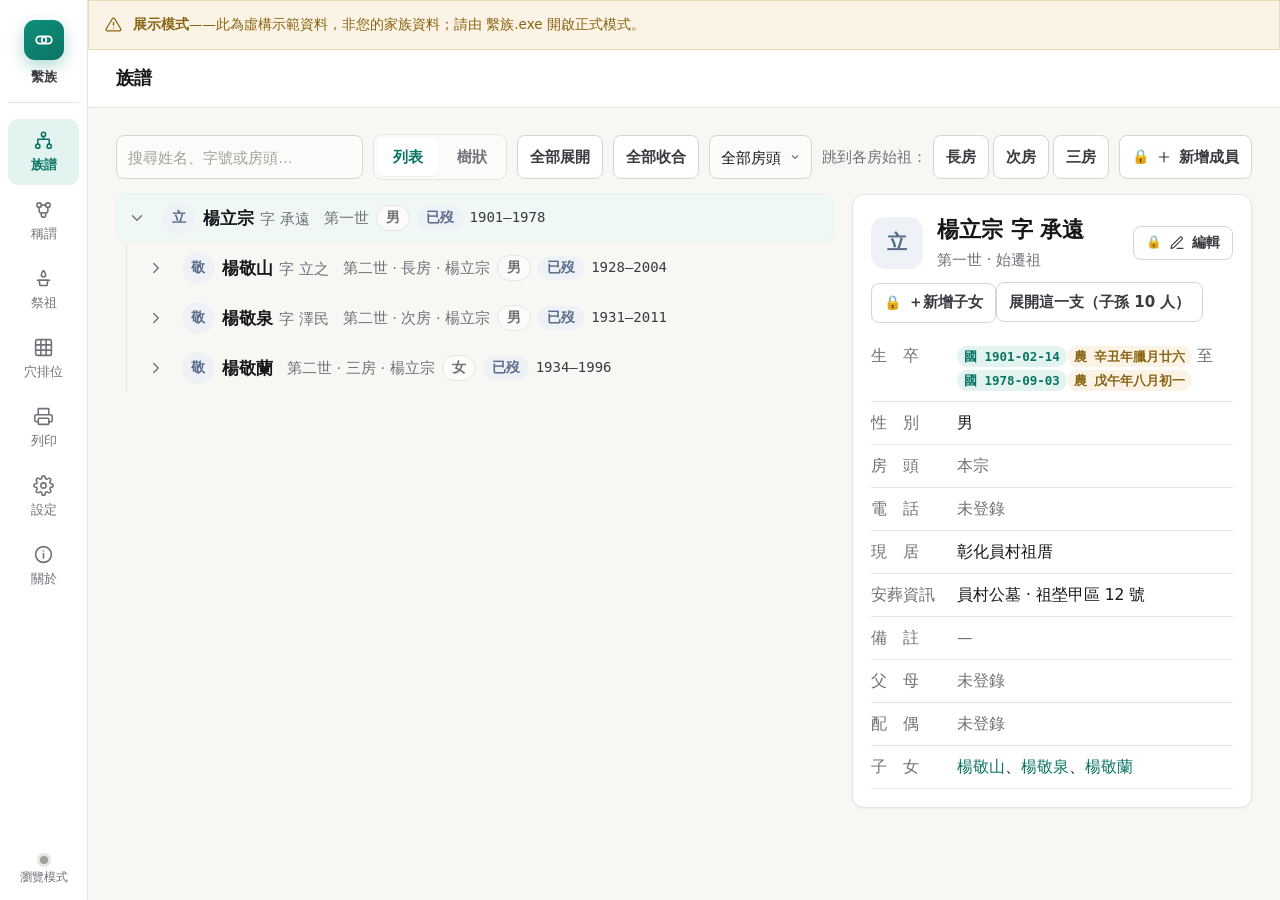
==== commit 68224bd1: "成員表單：父母／配偶點了人就加入；詳情卡「＋新增子女」帶好父母世代房頭、可「儲存，再新增一位」；點遮罩不再關表單（總幹事：視窗常常消失、建子女不直覺） Co-Authored-By: Claude O" ====
--- a/webview/index.html
+++ b/webview/index.html
@@ -7,6 +7,7 @@
   <!-- 本系統離線運作，不連任何外部資源：字型一律用系統既有字族（見 app.css --font-*）。
        （原本連 Google Fonts CDN，在無網路的隨身碟情境只會拖慢啟動並靜默退化。） -->
   <link rel="stylesheet" href="css/app.css">
+  <link rel="stylesheet" href="css/tomb.css">
 </head>
 <body>
   <div class="app">
@@ -138,7 +139,8 @@
                   </button>
                 </div>
                 <!-- 選了有子孫的人才出現：把他底下的子孫一次展開（列表、樹狀圖都可用） -->
-                <div class="md-actions"><button type="button" id="tree-md-expand" class="btn btn-ghost btn-sm" hidden>展開這一支</button></div>
+                <!-- 「＋新增子女」選了人才出現（2026-10-13 總幹事：建子女要直覺）：表單帶好父母、世代、房頭 -->
+                <div class="md-actions"><button type="button" id="tree-md-addchild" class="btn btn-ghost btn-sm locked-hint" hidden>＋新增子女</button><button type="button" id="tree-md-expand" class="btn btn-ghost btn-sm" hidden>展開這一支</button></div>
                 <div class="md-grid" id="tree-md-grid"></div>
               </div>
             </div>
@@ -361,52 +363,11 @@
           </div>
 
           <div class="card" id="tomb-editor" hidden style="margin-top:14px">
-            <div class="mform-2col">
-              <div class="field">
-                <div class="lbl">場地名稱（也是分頁名）</div>
-                <input class="input" id="tomb-f-name" type="text" placeholder="例：示範墓園・1985年入穴" autocomplete="off">
-              </div>
-              <div class="field">
-                <div class="lbl">列印抬頭</div>
-                <input class="input" id="tomb-f-title" type="text" placeholder="例：○氏高祖墳墓穴排位圖" autocomplete="off">
-              </div>
-              <div class="field">
-                <div class="lbl">副標（入穴日／門號）</div>
-                <input class="input" id="tomb-f-subtitle" type="text" placeholder="例：農曆 73年12月13日／西元 1985/02/02（入穴）　37門" autocomplete="off">
-              </div>
-              <div class="field">
-                <div class="lbl">頁尾（地址）</div>
-                <input class="input" id="tomb-f-footer" type="text" placeholder="例：地址：○○市○○里○○路一段1號（後面）" autocomplete="off">
-              </div>
-              <div class="field">
-                <div class="lbl">列數（1–60）</div>
-                <input class="input" id="tomb-f-rows" type="number" min="1" max="60" inputmode="numeric">
-              </div>
-              <div class="field">
-                <div class="lbl">欄數（1–60）</div>
-                <input class="input" id="tomb-f-cols" type="number" min="1" max="60" inputmode="numeric">
-              </div>
-              <div class="field">
-                <div class="lbl">版型</div>
-                <select class="select" id="tomb-f-layout" aria-label="穴排位版型">
-                  <option value="grid">方格（列標籤在左）</option>
-                  <option value="panels">面板（幾塊紅框並排，每格上方小字寫世代）</option>
-                  <option value="steps">階梯（主牌位：一層比一層寬，由右往左直書）</option>
-                </select>
-              </div>
-              <div class="field" id="tomb-f-pcols-wrap" hidden>
-                <div class="lbl">每塊欄數</div>
-                <input class="input" id="tomb-f-pcols" type="number" min="1" max="20" inputmode="numeric">
-              </div>
-              <div class="field" id="tomb-f-shape-wrap" hidden style="grid-column:1/-1">
-                <div class="lbl" id="tomb-f-shape-lbl">各塊列數</div>
-                <input class="input" id="tomb-f-shape" type="text" autocomplete="off">
-              </div>
-              <div class="field" style="grid-column:1/-1">
-                <div class="lbl">列標籤（逗號分隔，例：第11世,第12世,第13世；留空自動「第N列」。改列數／欄數／標籤時格子會即時重畫）</div>
-                <input class="input" id="tomb-f-labels" type="text" autocomplete="off">
-              </div>
-            </div>
+            <!-- 2026-10-12 總幹事：列印看很直覺，app 要照列印重新設計 → 格子畫成跟印出來一樣的紙張，放最上面 -->
+            <div id="tomb-grid-wrap" style="overflow:auto;text-align:center;padding:4px 2px 8px"></div>
+            <div class="d" style="margin-top:8px">這裡看到的就是印出來的樣子。點格子：選族親或打自由文字（走道、神位、外姓）；<b>灰字</b>＝沒連到族譜裡的人（印出來仍是黑字）。改完記得按「儲存」。</div>
+            <div class="d" style="margin-top:4px"><b>格子很多，用 Excel 填比較快：</b>先在下面設好版型與格數、按「儲存」→「匯出 CSV」→ 用 Excel 照紙上的樣子填
+              （面板、階梯每層兩列：上面寫世代、下面寫名字；○＝空位）→ 存成「CSV UTF-8」→「匯入 CSV」。名字對得到族譜的自動連上，同名的看世代分辨。</div>
             <div class="controls">
               <!-- 「套用尺寸／標籤」鈕已移除（2026-09-09）：列數／欄數／列標籤改成邊打邊即時重畫，
                    留著會讓人以為非按不可。app.js 仍保留 if(btnApply) 的綁定，舊版畫面不會壞。 -->
@@ -417,8 +378,53 @@
               <button class="btn btn-danger btn-sm edit-only" id="tomb-delete" type="button">刪除場地</button>
               <button class="btn btn-primary btn-sm edit-only" id="tomb-save" type="button">儲存</button>
             </div>
-            <div id="tomb-grid-wrap" style="overflow:auto;margin-top:10px"></div>
-            <div class="d" style="margin-top:8px">點格子：選族親或打自由文字（走道、神位、外姓）；藍底＝已指到族親，印出時自動套「字號　姓公／名　姓氏」。改完記得按「儲存」。</div>
+            <div class="sec-title" style="margin-top:18px">版面設定（改了上面的圖會跟著變）</div>
+            <div class="mform-2col">
+              <div class="field">
+                <div class="lbl">場地名稱（也是分頁名）</div>
+                <input class="input" id="tomb-f-name" type="text" placeholder="例：示範墓園・1985年入穴" autocomplete="off">
+              </div>
+              <div class="field">
+                <div class="lbl">列印抬頭</div>
+                <input class="input" id="tomb-f-title" type="text" placeholder="例：○氏高祖墳墓穴排位圖" autocomplete="off">
+              </div>
+              <div class="field">
+                <div class="lbl">副標（入穴日／門號）</div>
+                <input class="input" id="tomb-f-subtitle" type="text" placeholder="例：農曆 73年12月13日／西元 1985/02/02（入穴）　37門" autocomplete="off">
+              </div>
+              <div class="field">
+                <div class="lbl">頁尾（地址）</div>
+                <input class="input" id="tomb-f-footer" type="text" placeholder="例：地址：○○市○○里○○路一段1號（後面）" autocomplete="off">
+              </div>
+              <div class="field">
+                <div class="lbl">列數（1–60）</div>
+                <input class="input" id="tomb-f-rows" type="number" min="1" max="60" inputmode="numeric">
+              </div>
+              <div class="field">
+                <div class="lbl">欄數（1–60）</div>
+                <input class="input" id="tomb-f-cols" type="number" min="1" max="60" inputmode="numeric">
+              </div>
+              <div class="field">
+                <div class="lbl">版型</div>
+                <select class="select" id="tomb-f-layout" aria-label="穴排位版型">
+                  <option value="grid">方格（列標籤在左）</option>
+                  <option value="panels">面板（幾塊紅框並排，每格上方小字寫世代）</option>
+                  <option value="steps">階梯（主牌位：一層比一層寬，由右往左直書）</option>
+                </select>
+              </div>
+              <div class="field" id="tomb-f-pcols-wrap" hidden>
+                <div class="lbl">每塊欄數</div>
+                <input class="input" id="tomb-f-pcols" type="number" min="1" max="20" inputmode="numeric">
+              </div>
+              <div class="field" id="tomb-f-shape-wrap" hidden style="grid-column:1/-1">
+                <div class="lbl" id="tomb-f-shape-lbl">各塊列數</div>
+                <input class="input" id="tomb-f-shape" type="text" autocomplete="off">
+              </div>
+              <div class="field" style="grid-column:1/-1">
+                <div class="lbl">列標籤（逗號分隔，例：第11世,第12世,第13世；印在每列最左邊，留空就不印）</div>
+                <input class="input" id="tomb-f-labels" type="text" autocomplete="off">
+              </div>
+            </div>
           </div>
 
           <!-- 格子編輯小視窗 -->
@@ -949,8 +955,9 @@
            編輯既有成員時增刪即時生效；新增成員時先暫存，按「儲存」後一併寫入。 -->
       <div class="mform-sec">親屬關係</div>
       <div class="field">
-        <div class="lbl">父母（親生與過繼／收養可並存；留空＝無父母，如始遷祖）</div>
+        <div class="lbl">父母（親生與過繼／收養可並存；留空＝無父母，如始遷祖）。先選關係類型，再搜尋人名，點了就加入</div>
         <div id="mform-parents" class="rel-list"></div>
+        <div id="mform-mother-hint" class="rel-hint" hidden></div>
         <div class="rel-add">
           <div id="mform-parent-pick" class="rel-pick"></div>
           <select id="mform-parent-type" class="select" aria-label="親子關係型別">
@@ -958,12 +965,13 @@
             <option value="ADOPTED">過繼</option>
             <option value="FOSTER">收養</option>
           </select>
-          <button type="button" class="btn btn-ghost" id="mform-parent-add-btn">＋加父/母</button>
-        </div>
-      </div>
-
-      <div class="field">
-        <div class="lbl">配偶</div>
+          <!-- 點選人名就加入（2026-10-13）；這顆鈕留著給程式呼叫，畫面上不顯示 -->
+          <button type="button" class="btn btn-ghost" id="mform-parent-add-btn" hidden>＋加父/母</button>
+        </div>
+      </div>
+
+      <div class="field">
+        <div class="lbl">配偶（先選婚姻狀態，再搜尋人名，點了就加入）</div>
         <div id="mform-spouses" class="rel-list"></div>
         <div class="rel-add">
           <div id="mform-spouse-pick" class="rel-pick"></div>
@@ -973,7 +981,7 @@
             <option value="DIVORCED">離異</option>
             <option value="SEPARATED">分居</option>
           </select>
-          <button type="button" class="btn btn-ghost" id="mform-spouse-add-btn">＋加配偶</button>
+          <button type="button" class="btn btn-ghost" id="mform-spouse-add-btn" hidden>＋加配偶</button>
         </div>
       </div>
 
@@ -1068,6 +1076,8 @@
 
       <div class="acts">
         <button type="button" class="btn btn-ghost" id="mform-cancel">取消</button>
+        <!-- 只有「新增子女」時出現：存好這一位，接著開下一位（父母、世代、房頭照帶） -->
+        <button type="button" class="btn btn-ghost" id="mform-save-again" hidden>儲存，再新增一位</button>
         <button type="button" class="btn btn-primary" id="mform-save">儲存</button>
       </div>
       <!-- 僅編輯既有成員時顯示；點擊需雙重確認 -->
@@ -1083,6 +1093,7 @@
   <div class="toast-host" id="toast-host" aria-live="polite"></div>
 
   <script src="js/bridge.js"></script>
+  <script src="js/tombdraw.js"></script>
   <script src="js/app.js"></script>
 </body>
 </html>
--- a/webview/css/app.css
+++ b/webview/css/app.css
@@ -424,6 +424,8 @@
 /* ── 親屬關係管理（成員編輯表單）與詳情卡關係列 ──
    只用既有 token（--line/--panel-2/--muted/--faint/--accent-strong），不寫死色碼 */
 .rel-list { display:flex; flex-direction:column; gap:6px; margin-bottom:8px; }
+/* 「新增子女」且父／母有兩位以上配偶：點選生母（生父）的快捷鈕 */
+.rel-hint { display:flex; flex-wrap:wrap; align-items:center; gap:6px; margin:-2px 0 8px; font-size:13px; color:var(--muted); }
 .rel-row { display:flex; align-items:center; gap:8px; padding:6px 10px;
   border:1px solid var(--line); border-radius:10px; background:var(--panel-2); }
 .rel-row .rel-kind { font-size:13px; color:var(--muted); flex:none; }
@@ -487,18 +489,5 @@
 .hint-lunar { margin-top:4px; font-size:12.5px; color:var(--accent); min-height:16px; }
 .hint-lunar.warn { color:#b8860b; }
 
-/* ── 穴排位格子編輯（視圖 tomb；2026-08-21）── */
-.tomb-grid { margin-top:0; }
-.tomb-grid th.rl { text-align:center; white-space:nowrap; width:6em; }
-.tomb-grid td { cursor:pointer; text-align:center; min-width:6em; height:2.8em; padding:4px 6px; user-select:none; }
-.tomb-grid td.filled { background:var(--accent-soft); color:var(--ink); font-weight:600; }
-.tomb-grid td.txt { color:var(--muted); }
-.tomb-grid td:hover { outline:2px solid var(--accent); outline-offset:-2px; }
-/* 穴排位版型（面板／階梯）的編輯預覽：上方小字、直書、面板並排、階梯置中 */
-.tomb-grid td .tg-top { display:block; font-size:11px; font-weight:400; color:var(--muted); line-height:1.2; }
-.tomb-grid td.v { min-width:2.6em; height:7em; vertical-align:top; padding:4px 2px; }
-.tomb-grid td.v .tg-nm { writing-mode:vertical-rl; text-orientation:upright; display:inline-block; }
-.tomb-panels-ed { display:flex; gap:14px; align-items:flex-start; }
-.tomb-panels-ed .tomb-grid td { min-width:4.6em; }
-.tomb-steps-ed { display:flex; flex-direction:column; align-items:center; gap:6px; }
+/* ── 穴排位（視圖 tomb）：格子畫成跟列印一樣的紙張，樣式在 css/tomb.css（跟 print.html 共用）── */
 #tomb-cell-mask .modal { max-width:460px; }
--- a/webview/css/tomb.css
+++ b/webview/css/tomb.css
@@ -0,0 +1,52 @@
+/* 穴排位圖樣式——列印頁（print.html）與 app「穴排位」頁共用（畫法在 js/tombdraw.js）。
+   面板／階梯照家族的穴排位圖（2026-10-12）：紅底框、白格、黑線。
+   print-color-adjust:exact——不必另勾「背景圖形」，紅底也印得出來 */
+.tomb-panels .tp-wrap { display: flex; justify-content: center; align-items: flex-start; gap: 5mm; margin-top: 3mm; }
+.tomb-panels .tp-panel, .tomb-steps .ts-step { background: #c00000; -webkit-print-color-adjust: exact; print-color-adjust: exact; }
+.tomb-panels .tp-panel { padding: 4.5mm 4.5mm 6mm; }
+.tomb-panels .tp-grid, .tomb-steps .ts-grid { border-collapse: collapse; background: #fff; }
+.tomb-panels .tp-grid td { width: 15.5mm; height: 8.6mm; border: 1px solid #000; text-align: center;
+  vertical-align: bottom; padding: 0 1px 1px; }
+.tomb-panels .tp-top { font-size: 6.5pt; line-height: 1.15; }
+.tomb-panels .tp-nm { font-size: 11pt; font-weight: bold; line-height: 1.2; min-height: 1.2em; white-space: nowrap; }
+.tomb-panels .tp-foot, .tomb-steps .ts-head { display: flex; justify-content: space-between; align-items: flex-start;
+  font-size: 11pt; font-weight: bold; }
+.tomb-panels .tp-foot { margin-top: 3mm; }
+.tomb-steps .ts-head { margin-bottom: 1mm; }
+.tomb-panels .tp-date, .tomb-steps .ts-date { text-align: right; }
+.tomb-steps .ts-addr { max-width: 70mm; }
+.tomb-steps .ts-step { display: table; margin: 0 auto; padding: 0 7mm; }
+.tomb-steps .ts-step:first-child { padding-top: 4mm; }
+.tomb-steps .ts-step:last-child { padding-bottom: 4mm; }
+.tomb-steps .ts-grid th { font-size: 7pt; font-weight: normal; border: 1px solid #000; height: 4mm; padding: 0; }
+.tomb-steps .ts-grid th.n1 { font-size: 5pt; letter-spacing: -0.3pt; white-space: nowrap; }
+.tomb-steps .ts-grid td { width: 8.6mm; height: 20.5mm; border: 1px solid #000; vertical-align: top; padding: 1.2mm 0 0; }
+.tomb-steps .ts-v { writing-mode: vertical-rl; text-orientation: upright; font-size: 11.5pt; font-weight: bold;
+  letter-spacing: 0.4mm; margin: 0 auto; white-space: pre; }
+.tomb-steps .ts-head { font-size: 10pt; line-height: 1.45; }
+/* 名字超過 4 個字縮字（js/tombdraw.js fit()）：面板格寬 15.5mm、階梯格高 20.5mm 都只放得下 4 個字 */
+.tomb-panels .tp-nm.l5 { font-size: 8pt; }
+.tomb-panels .tp-nm.l6 { font-size: 6.5pt; }
+.tomb-panels .tp-nm.l7 { font-size: 5.5pt; }
+.tomb-steps .ts-v.l5 { font-size: 9.5pt; }
+.tomb-steps .ts-v.l6 { font-size: 7.5pt; }
+.tomb-steps .ts-v.l7 { font-size: 6.5pt; letter-spacing: 0.1mm; }
+
+/* ── app「穴排位」頁：一張白紙，字型、抬頭、方格線照 列印範本/assets/print.css（不跟深色主題變色）── */
+/* width:max-content——畫面窄時不准把格子擠扁（會跟印出來不一樣），由 app.js fitPaper 整張等比縮小；
+   min-width＝A4 橫式扣掉頁邊（同 print.css .sheet.landscape 29.7cm－左右各 1.2cm）：
+   格子少的場地紙張也不變窄，抬頭、地址、日期才會跟列印一樣排在兩側、不擠成一團 */
+.tomb-paper { display: inline-block; width: max-content; min-width: 27.3cm; box-sizing: border-box; text-align: left;
+  background: #fff; color: #1a1a1a; padding: 6mm 8mm;
+  font-family: "標楷體", "DFKai-SB", "BiauKai", "KaiTi", "AR PL UKai TW", serif;
+  box-shadow: 0 1px 4px rgba(0, 0, 0, .25); border-radius: 2px; }
+.tomb-paper .doc-title { text-align: center; font-size: 16pt; font-weight: bold; letter-spacing: 3pt; margin: 0 0 8pt; }
+.tomb-paper .doc-subtitle { text-align: center; font-size: 11pt; color: #555; margin-bottom: 10pt; }
+.tomb-paper table.tomb { border-collapse: collapse; font-size: 10pt; margin: 0 auto; }
+.tomb-paper table.tomb td, .tomb-paper table.tomb th { border: 1px solid #333; padding: 3pt 5pt; text-align: center; min-width: 3.4em; height: 1.4em; }
+.tomb-paper table.tomb th.gen { background: #ececec; writing-mode: vertical-rl; white-space: nowrap; }
+.tomb-paper .foot { margin-top: 10pt; font-size: 9pt; color: #555; text-align: right; }
+/* 可點的格子：滑過出現外框；灰字＝自由文字（沒連到族譜裡的人），印出來仍是黑字 */
+.tomb-paper td[data-r] { cursor: pointer; }
+.tomb-paper td[data-r]:hover { outline: 2px solid #2563eb; outline-offset: -2px; }
+.tomb-paper td.txt { color: #8a8a8a; }
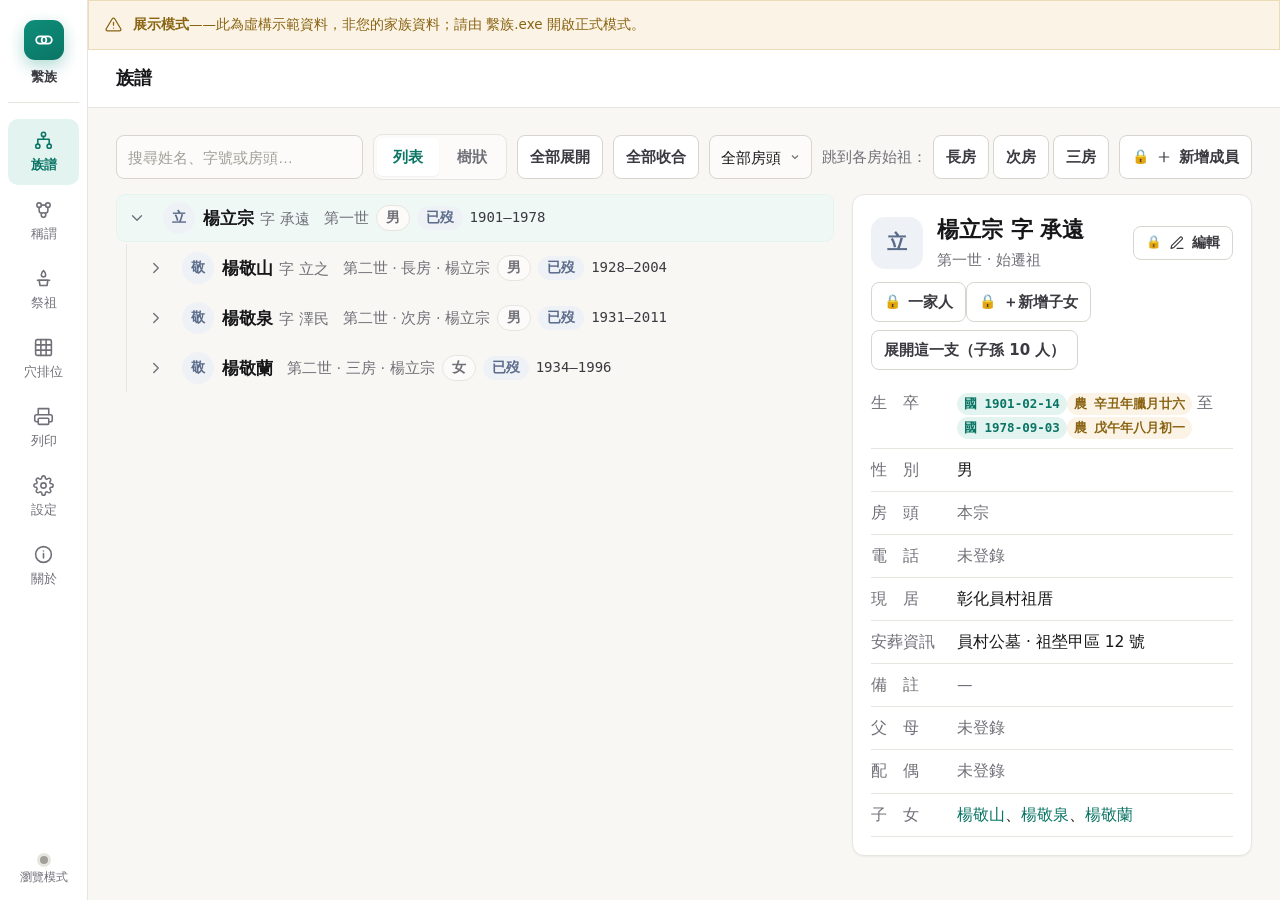
==== commit 44722152: "成員編輯：一家人一張表（本人、配偶、子女攤成一張表直接改，可連加多位子女、選生母、一次儲存），取代新增子女彈窗（總幹事選 A：新建 UI/UX 推倒重來） Co-Authored-By: Claude" ====
--- a/webview/index.html
+++ b/webview/index.html
@@ -139,8 +139,8 @@
                   </button>
                 </div>
                 <!-- 選了有子孫的人才出現：把他底下的子孫一次展開（列表、樹狀圖都可用） -->
-                <!-- 「＋新增子女」選了人才出現（2026-10-13 總幹事：建子女要直覺）：表單帶好父母、世代、房頭 -->
-                <div class="md-actions"><button type="button" id="tree-md-addchild" class="btn btn-ghost btn-sm locked-hint" hidden>＋新增子女</button><button type="button" id="tree-md-expand" class="btn btn-ghost btn-sm" hidden>展開這一支</button></div>
+                <!-- 「一家人」「＋新增子女」選了人才出現（2026-10-13 總幹事選 A）：本人、配偶、子女一張表編輯 -->
+                <div class="md-actions"><button type="button" id="tree-md-family" class="btn btn-ghost btn-sm locked-hint" hidden>一家人</button><button type="button" id="tree-md-addchild" class="btn btn-ghost btn-sm locked-hint" hidden>＋新增子女</button><button type="button" id="tree-md-expand" class="btn btn-ghost btn-sm" hidden>展開這一支</button></div>
                 <div class="md-grid" id="tree-md-grid"></div>
               </div>
             </div>
@@ -911,6 +911,31 @@
   </div>
 
   <!-- 成員編輯表單：由族譜頁「編輯」／「新增成員」開啟，走 KinAPI.saveMember / deleteMember -->
+  <!-- 一家人一張表（2026-10-13 總幹事選 A）：本人、配偶、子女攤成一張表編輯，像全家族表。
+       放在成員表單之前：表上按「完整資料」打開的成員表單會蓋在它上面。只有「取消」「儲存」會關。 -->
+  <div class="modal-mask" id="fam-mask" hidden>
+    <div class="modal modal-fam" role="dialog" aria-modal="true" aria-labelledby="fam-title">
+      <h3 id="fam-title">一家</h3>
+      <div class="sub" id="fam-sub"></div>
+      <div class="sub">改好按「儲存」一起存。出生、過世填年份或完整日期都可以；在世的過世欄留空，不知年份填「已歿」。
+        電話、地址、安葬、原文日期等細節按「完整資料」。</div>
+      <div class="fam-scroll">
+        <table class="ntc-table fam-table">
+          <colgroup><col style="width:9%"><col style="width:15%"><col style="width:10%"><col style="width:8%"><col style="width:15%"><col style="width:12%"><col style="width:18%"><col style="width:13%"></colgroup>
+          <thead><tr><th>關係</th><th>姓名＊</th><th>字號</th><th>性別</th><th>出生</th><th>過世</th><th id="fam-other-head">生母（子女）／婚姻（配偶）</th><th></th></tr></thead>
+          <tbody id="fam-body"></tbody>
+        </table>
+      </div>
+      <div class="controls fam-acts">
+        <button type="button" class="btn btn-sm" id="fam-add-kid">＋ 再加一位子女</button>
+        <button type="button" class="btn btn-sm" id="fam-add-spouse">＋ 加配偶</button>
+        <div class="sp"></div>
+        <button type="button" class="btn btn-ghost" id="fam-cancel">取消</button>
+        <button type="button" class="btn btn-primary" id="fam-save">儲存</button>
+      </div>
+    </div>
+  </div>
+
   <div class="modal-mask" id="mform-mask" hidden>
     <div class="modal modal-lg">
       <h3 id="mform-title">編輯成員</h3>
@@ -957,7 +982,6 @@
       <div class="field">
         <div class="lbl">父母（親生與過繼／收養可並存；留空＝無父母，如始遷祖）。先選關係類型，再搜尋人名，點了就加入</div>
         <div id="mform-parents" class="rel-list"></div>
-        <div id="mform-mother-hint" class="rel-hint" hidden></div>
         <div class="rel-add">
           <div id="mform-parent-pick" class="rel-pick"></div>
           <select id="mform-parent-type" class="select" aria-label="親子關係型別">
@@ -1076,8 +1100,6 @@
 
       <div class="acts">
         <button type="button" class="btn btn-ghost" id="mform-cancel">取消</button>
-        <!-- 只有「新增子女」時出現：存好這一位，接著開下一位（父母、世代、房頭照帶） -->
-        <button type="button" class="btn btn-ghost" id="mform-save-again" hidden>儲存，再新增一位</button>
         <button type="button" class="btn btn-primary" id="mform-save">儲存</button>
       </div>
       <!-- 僅編輯既有成員時顯示；點擊需雙重確認 -->
--- a/webview/css/app.css
+++ b/webview/css/app.css
@@ -424,8 +424,18 @@
 /* ── 親屬關係管理（成員編輯表單）與詳情卡關係列 ──
    只用既有 token（--line/--panel-2/--muted/--faint/--accent-strong），不寫死色碼 */
 .rel-list { display:flex; flex-direction:column; gap:6px; margin-bottom:8px; }
-/* 「新增子女」且父／母有兩位以上配偶：點選生母（生父）的快捷鈕 */
-.rel-hint { display:flex; flex-wrap:wrap; align-items:center; gap:6px; margin:-2px 0 8px; font-size:13px; color:var(--muted); }
+/* 一家人一張表（2026-10-13）：沿用 modal／ntc-table 的樣式與色票，只把欄位縮成表格裡用的大小 */
+.modal-fam { max-width:1080px; max-height:calc(100vh / var(--uiz, 1) - 48px); overflow-y:auto; }
+.fam-scroll { overflow-x:auto; }
+.fam-table { table-layout:fixed; min-width:880px; }
+.fam-table td { vertical-align:middle; padding:5px 6px; }
+.fam-table .input, .fam-table .select { width:100%; min-width:0; height:34px; padding:4px 8px; font-size:14px; }
+.fam-table .fam-rel { white-space:nowrap; color:var(--muted); font-size:13px; }
+.fam-table tr.fam-self td { background:var(--panel-2); }
+.fam-table tr.fam-newKid td, .fam-table tr.fam-newSpouse td { background:var(--accent-soft); }
+.fam-table .fam-bad { border-color:var(--warn-line); box-shadow:0 0 0 2px var(--warn-bg); }
+.fam-table .fam-act { text-align:center; }
+.fam-acts { margin-top:12px; }
 .rel-row { display:flex; align-items:center; gap:8px; padding:6px 10px;
   border:1px solid var(--line); border-radius:10px; background:var(--panel-2); }
 .rel-row .rel-kind { font-size:13px; color:var(--muted); flex:none; }
